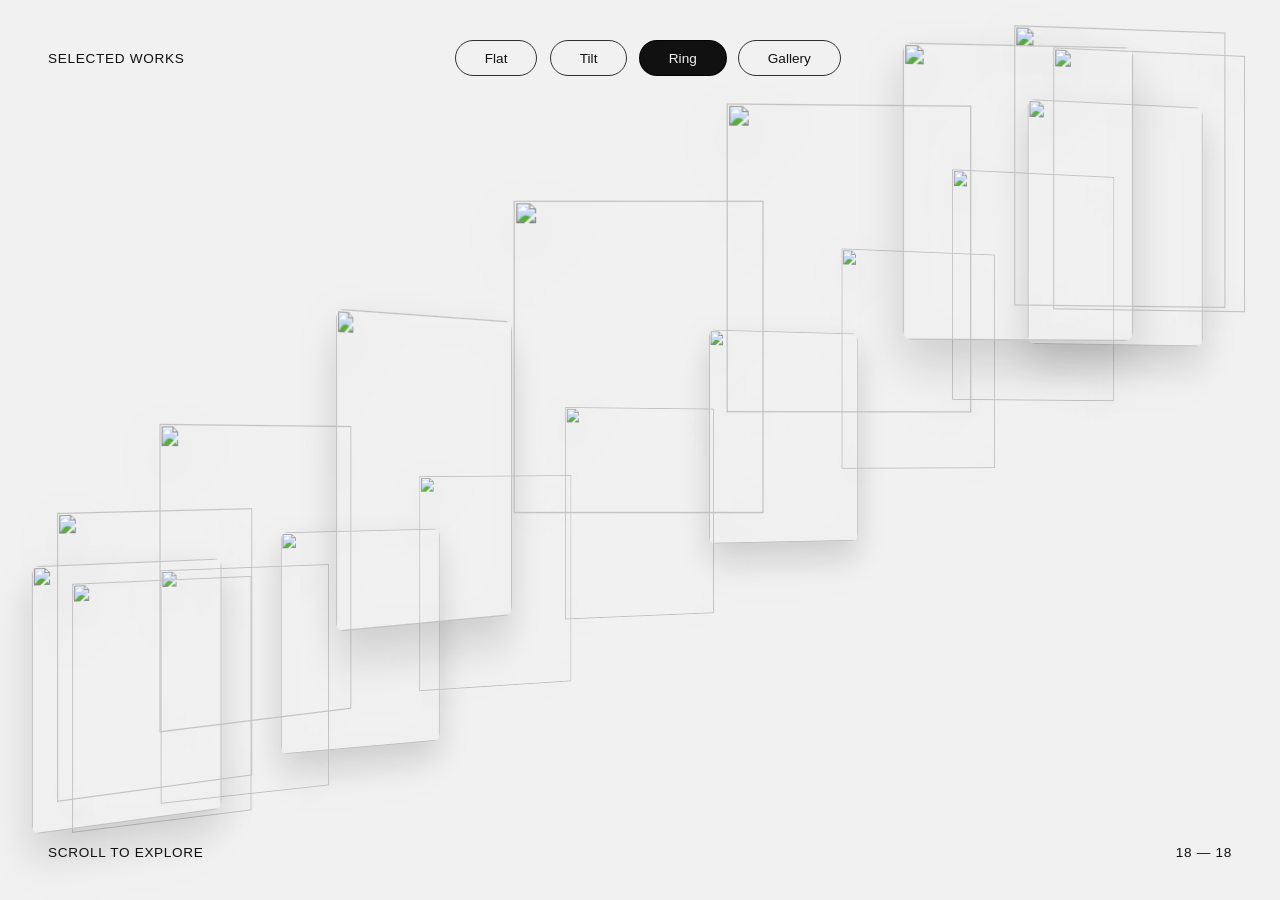
==== ADVERTISING CREATIVES DESIGN/ADVERTISING.html @ 71415a68 "Added new project files" ====
<!DOCTYPE html>
<html lang="en">

<head>
    <meta charset="UTF-8">
    <meta name="viewport" content="width=device-width, initial-scale=1.0">
    <title>3D Interactive Layout Switcher</title>
    <link rel="stylesheet" href="style.css">
</head>

<body>

    <main class="app-container">
        <!-- UI Overlay -->
        <header class="header">
            <div class="brand">SELECTED WORKS</div>
            <nav class="nav-controls">
                <button class="nav-btn" data-mode="flat">Flat</button>
                <button class="nav-btn" data-mode="tilt">Tilt</button>
                <button class="nav-btn active" data-mode="ring">Ring</button>
                <button class="nav-btn" data-mode="gallery">Gallery</button>
            </nav>
            <div class="header-spacer"></div>
        </header>

        <!-- 3D Stage -->
        <section class="stage">
            <div class="scene" id="scene">
                <!-- Cards injected via JS -->
            </div>
        </section>

        <!-- Footer -->
        <footer class="footer">
            <div class="footer-left">SCROLL TO EXPLORE</div>
            <div class="footer-right" id="counter">01 — 18</div>
        </footer>
    </main>

    <!-- GSAP for state transitions -->
    <script src="https://cdnjs.cloudflare.com/ajax/libs/gsap/3.12.5/gsap.min.js"></script>
    <script src="script.js"></script>
</body>

</html>
---- ADVERTISING CREATIVES DESIGN/style.css ----
/* =========================================
   Base & Reset
   ========================================= */
:root {
    --bg-color: #f1f1f1;
    --text-color: #111111;
    --btn-border: rgba(0, 0, 0, 0.8);
    --btn-bg-hover: #111111;
    --btn-text-hover: #ffffff;
    --font-primary: 'Inter', -apple-system, BlinkMacSystemFont, "Segoe UI", Roboto, Helvetica, Arial, sans-serif;
}

* {
    box-sizing: border-box;
    margin: 0;
    padding: 0;
}

body {
    background-color: var(--bg-color);
    color: var(--text-color);
    font-family: var(--font-primary);
    overflow: hidden; /* Prevent native scroll */
    -webkit-font-smoothing: antialiased;
    -moz-osx-font-smoothing: grayscale;
    user-select: none;
}

.app-container {
    position: relative;
    width: 100vw;
    height: 100vh;
    height: 100svh;
    display: flex;
    flex-direction: column;
    justify-content: space-between;
}

/* =========================================
   Typography & UI Overlay
   ========================================= */
.header, .footer {
    position: absolute;
    width: 100%;
    padding: 2.5rem 3rem;
    display: flex;
    justify-content: space-between;
    align-items: center;
    z-index: 100;
    pointer-events: none; /* Let clicks pass through empty areas */
}

.header {
    top: 0;
}

.footer {
    bottom: 0;
}

.brand, .footer-left, .footer-right {
    font-size: 0.85rem;
    font-weight: 500;
    letter-spacing: 0.05em;
    text-transform: uppercase;
}

.header-spacer {
    width: 120px; /* Balance the flex layout visually */
}

/* =========================================
   Navigation Buttons
   ========================================= */
.nav-controls {
    display: flex;
    gap: 0.75rem;
    pointer-events: auto;
    background: transparent;
}

.nav-btn {
    appearance: none;
    background: transparent;
    border: 1px solid var(--btn-border);
    color: var(--text-color);
    border-radius: 50px;
    padding: 0.6rem 1.8rem;
    font-size: 0.85rem;
    font-weight: 500;
    font-family: inherit;
    cursor: pointer;
    transition: all 0.3s cubic-bezier(0.25, 1, 0.5, 1);
    will-change: background-color, color, transform;
}

.nav-btn:hover {
    transform: scale(1.05);
}

.nav-btn.active {
    background-color: var(--text-color);
    color: var(--bg-color);
}

/* =========================================
   3D Stage & Scene
   ========================================= */
.stage {
    position: absolute;
    top: 0;
    left: 0;
    width: 100vw;
    height: 100vh;
    display: flex;
    align-items: center;
    justify-content: center;
    perspective: 2000px; /* Depth of the 3D space */
    overflow: hidden;
}

.scene {
    position: relative;
    width: 0;
    height: 0;
    transform-style: preserve-3d;
    /* Rotation applied via JS to shift perspective slightly if needed */
}

/* =========================================
   Card Components
   ========================================= */
.card-wrapper {
    position: absolute;
    /* Center the wrapper exactly at 0,0 of the scene */
    left: 0;
    top: 0;
    transform-style: preserve-3d;
    will-change: transform;
}

.card-inner {
    /* The visible card, offset so its center is at 0,0 */
    position: absolute;
    left: -100px;
    top: -125px;
    width: 200px;
    height: 250px;
    background: transparent;
    display: flex;
    align-items: center;
    justify-content: center;
    cursor: pointer;
    transition: transform 0.4s cubic-bezier(0.19, 1, 0.22, 1);
    transform-origin: center center;
    pointer-events: auto;
    
    /* Simulate the mix of products and photos from reference */
    background-color: rgba(255,255,255,0.02);
}

/* Hover Micro-interaction */
.card-inner:hover {
    transform: scale(1.15) translateZ(50px);
    z-index: 1000;
}

.card-img {
    width: 100%;
    height: 100%;
    object-fit: cover; /* Best for product mockups */
    pointer-events: none;
    filter: drop-shadow(0 15px 25px rgba(0,0,0,0.1));
}

/* Variations to mimic the reference's diverse content types */
.card-wrapper:nth-child(3n) .card-img {
    object-fit: cover;
    border-radius: 8px;
    box-shadow: 0 20px 40px rgba(0,0,0,0.15);
}

/* =========================================
   Image Lightbox (Zoom Effect)
   ========================================= */
.lightbox {
    position: fixed;
    top: 0;
    left: 0;
    width: 100vw;
    height: 100vh;
    background: rgba(0, 0, 0, 0.85); /* Dark transparent background */
    backdrop-filter: blur(10px);     /* Glassmorphism blur */
    z-index: 9999;
    display: flex;
    align-items: center;
    justify-content: center;
    visibility: hidden;
    opacity: 0;
    cursor: zoom-out;
}

.lightbox-img {
    max-width: 85%;
    max-height: 85%;
    object-fit: contain;
    filter: drop-shadow(0 25px 50px rgba(0,0,0,0.5));
}

.lightbox-close {
    position: absolute;
    top: 40px;
    right: 50px;
    color: white;
    font-size: 0.85rem;
    font-weight: 500;
    letter-spacing: 0.1em;
    text-transform: uppercase;
    cursor: pointer;
}

/* =========================================
   Responsive Adjustments
   ========================================= */
@media (max-width: 1024px) {
    .header, .footer { padding: 2rem; }
    .card-inner { width: 160px; height: 200px; left: -80px; top: -100px; } /* 4:5 ratio */
    .header-spacer { display: none; }
}

@media (max-width: 768px) {
    .header { flex-direction: column; gap: 1.5rem; align-items: flex-start; }
    .nav-controls { align-self: center; }
    .brand { align-self: center; }
    .footer { flex-direction: column; gap: 1rem; }
    .card-inner { width: 120px; height: 150px; left: -60px; top: -75px; } /* 4:5 ratio */
}
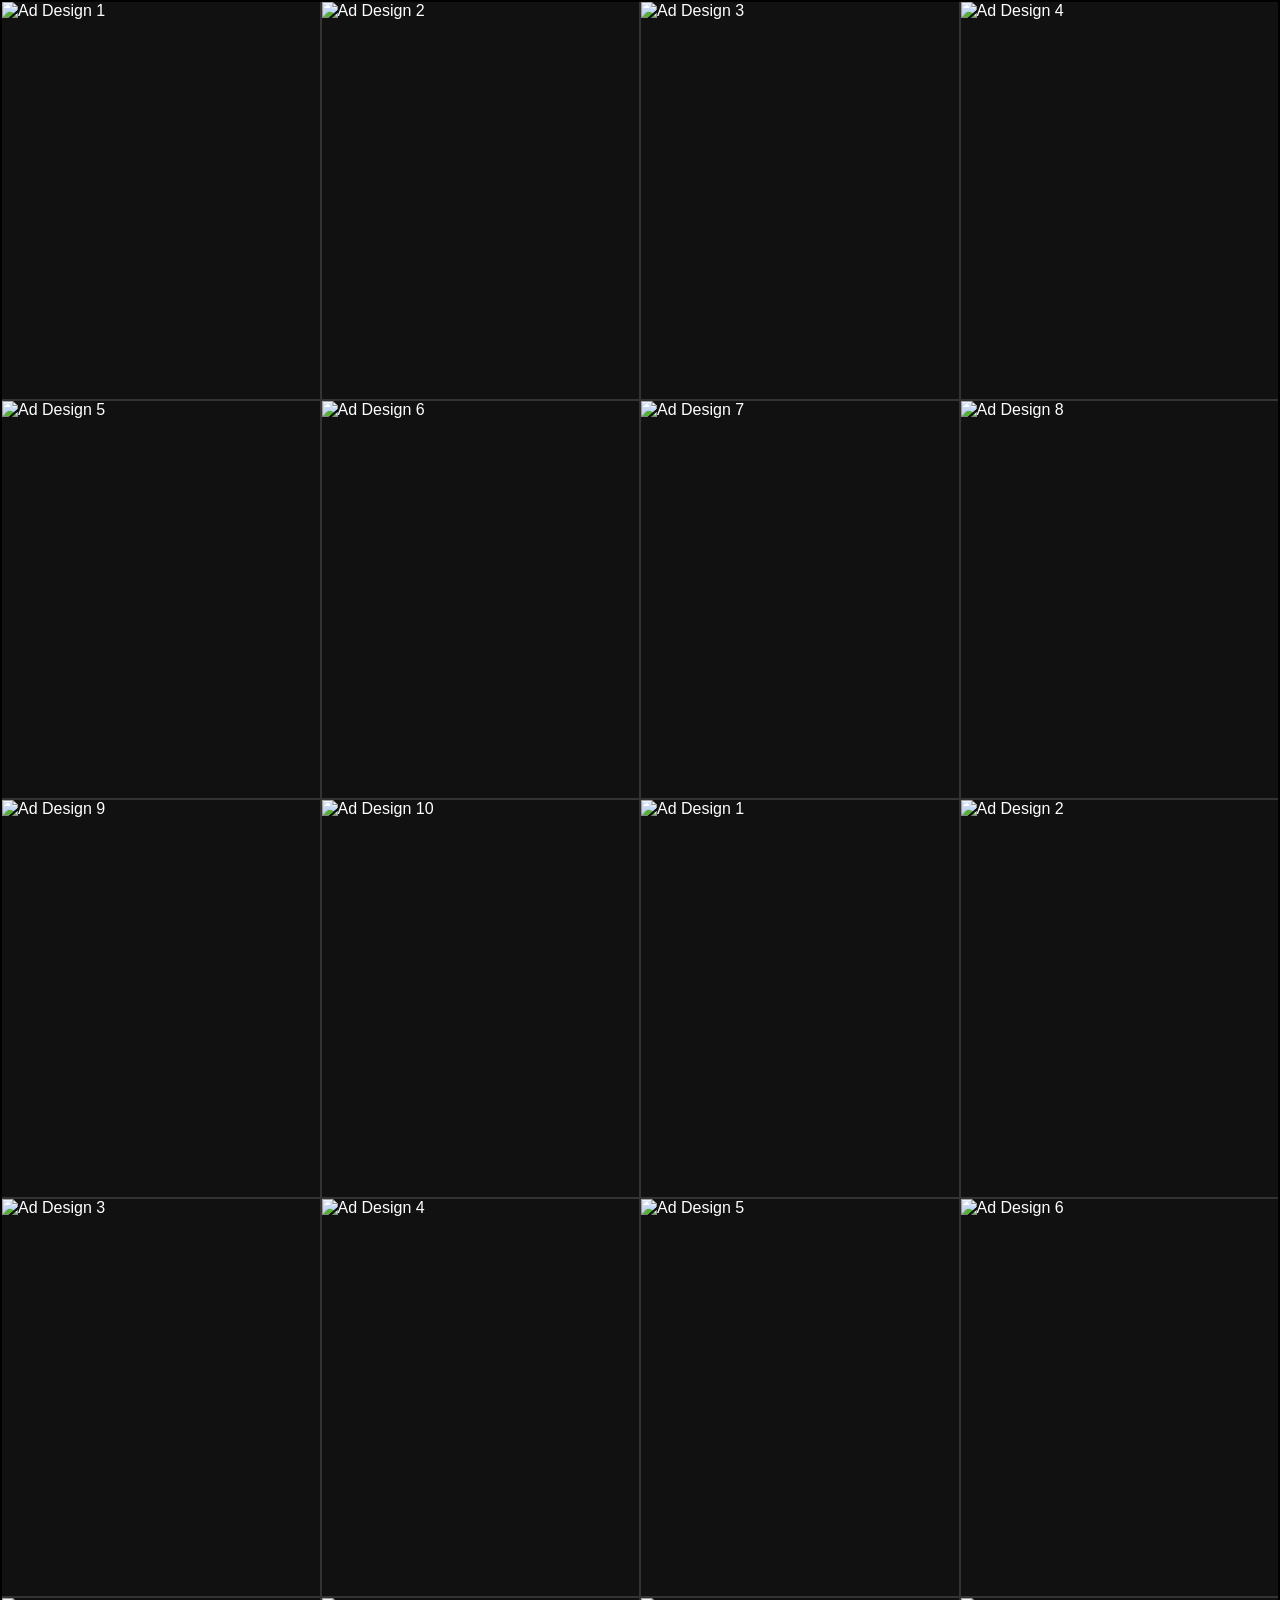
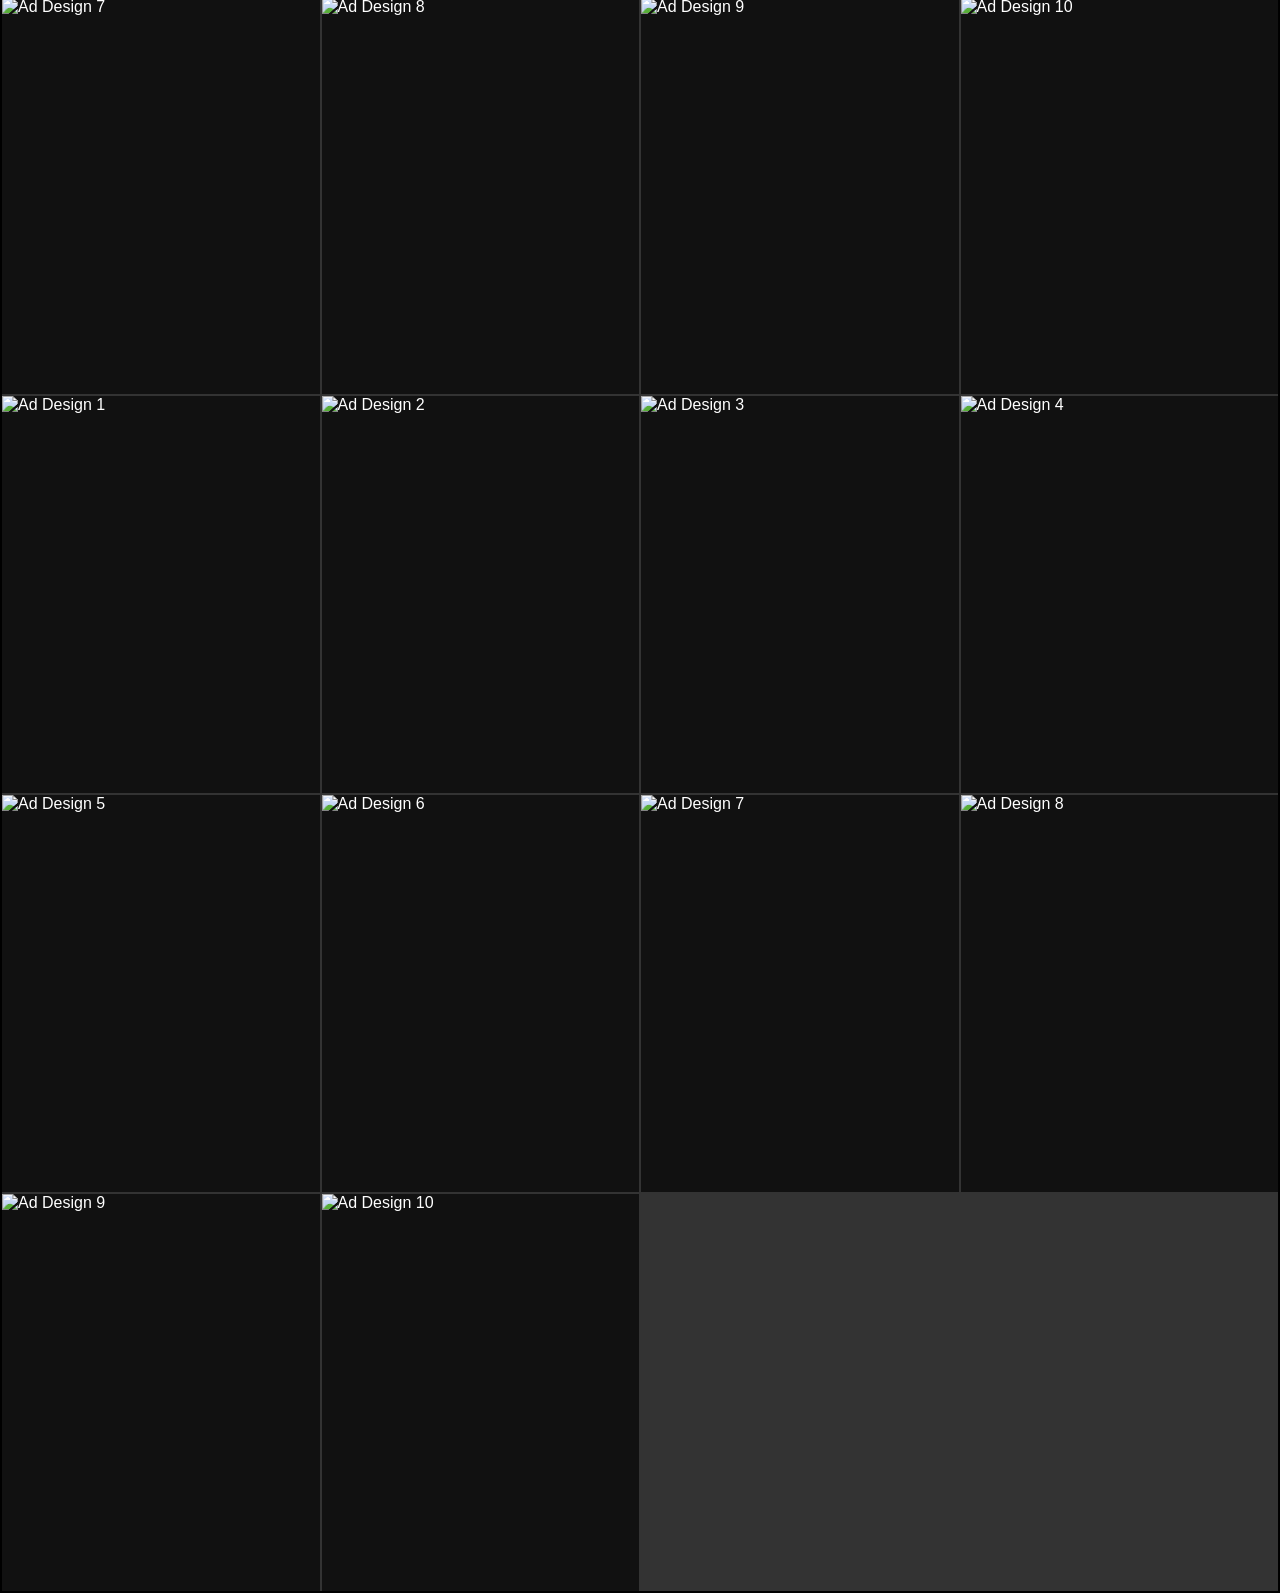
==== commit ed7650ac: "draken" ====
--- a/ADVERTISING CREATIVES DESIGN/ADVERTISING.html
+++ b/ADVERTISING CREATIVES DESIGN/ADVERTISING.html
@@ -3,42 +3,18 @@
 
 <head>
     <meta charset="UTF-8">
-    <meta name="viewport" content="width=device-width, initial-scale=1.0">
-    <title>3D Interactive Layout Switcher</title>
+    <meta name="viewport" content="width=device-width, initial-scale=1.0, maximum-scale=1.0, user-scalable=no">
+    <title>Advertising Creatives | Grid Gallery</title>
     <link rel="stylesheet" href="style.css">
 </head>
 
 <body>
 
-    <main class="app-container">
-        <!-- UI Overlay -->
-        <header class="header">
-            <div class="brand">SELECTED WORKS</div>
-            <nav class="nav-controls">
-                <button class="nav-btn" data-mode="flat">Flat</button>
-                <button class="nav-btn" data-mode="tilt">Tilt</button>
-                <button class="nav-btn active" data-mode="ring">Ring</button>
-                <button class="nav-btn" data-mode="gallery">Gallery</button>
-            </nav>
-            <div class="header-spacer"></div>
-        </header>
-
-        <!-- 3D Stage -->
-        <section class="stage">
-            <div class="scene" id="scene">
-                <!-- Cards injected via JS -->
-            </div>
-        </section>
-
-        <!-- Footer -->
-        <footer class="footer">
-            <div class="footer-left">SCROLL TO EXPLORE</div>
-            <div class="footer-right" id="counter">01 — 18</div>
-        </footer>
+    <!-- Main Grid Container -->
+    <main class="static-gallery" id="advertising-grid">
+        <!-- JS se images yahan automatically aayengi -->
     </main>
 
-    <!-- GSAP for state transitions -->
-    <script src="https://cdnjs.cloudflare.com/ajax/libs/gsap/3.12.5/gsap.min.js"></script>
     <script src="script.js"></script>
 </body>
 
--- a/ADVERTISING CREATIVES DESIGN/style.css
+++ b/ADVERTISING CREATIVES DESIGN/style.css
@@ -1,237 +1,61 @@
-/* =========================================
-   Base & Reset
-   ========================================= */
-:root {
-    --bg-color: #f1f1f1;
-    --text-color: #111111;
-    --btn-border: rgba(0, 0, 0, 0.8);
-    --btn-bg-hover: #111111;
-    --btn-text-hover: #ffffff;
-    --font-primary: 'Inter', -apple-system, BlinkMacSystemFont, "Segoe UI", Roboto, Helvetica, Arial, sans-serif;
-}
-
+/* Reset */
 * {
-    box-sizing: border-box;
     margin: 0;
     padding: 0;
+    box-sizing: border-box;
 }
 
 body {
-    background-color: var(--bg-color);
-    color: var(--text-color);
-    font-family: var(--font-primary);
-    overflow: hidden; /* Prevent native scroll */
-    -webkit-font-smoothing: antialiased;
-    -moz-osx-font-smoothing: grayscale;
-    user-select: none;
+    background-color: #000000; /* Dark background */
+    color: #ffffff;
+    font-family: 'Helvetica Neue', Helvetica, Arial, sans-serif;
+    overflow-x: hidden; 
+    overflow-y: auto; /* Normal Scrolling allowed */
+    padding: 2px; /* Outer border */
 }
 
-.app-container {
+/* 5-Column Grid Layout */
+.static-gallery {
+    display: grid;
+    grid-template-columns: repeat(5, 1fr); /* 🚀 5 COLUMNS */
+    gap: 2px; /* Images ke beech 2px patli line */
+    background-color: #333333; /* Line ka color */
+    width: 100%;
+}
+
+/* Individual Image Container */
+.gallery-item {
     position: relative;
-    width: 100vw;
-    height: 100vh;
-    height: 100svh;
-    display: flex;
-    flex-direction: column;
-    justify-content: space-between;
+    width: 100%;
+    aspect-ratio: 4 / 5; /* 🚀 EXACT 4:5 ASPECT RATIO */
+    background-color: #111;
+    overflow: hidden;
+}
+
+.gallery-item img {
+    width: 100%;
+    height: 100%;
+    object-fit: cover;
+    display: block;
 }
 
 /* =========================================
-   Typography & UI Overlay
+   RESPONSIVE (Laptops, Tablets & Mobiles)
    ========================================= */
-.header, .footer {
-    position: absolute;
-    width: 100%;
-    padding: 2.5rem 3rem;
-    display: flex;
-    justify-content: space-between;
-    align-items: center;
-    z-index: 100;
-    pointer-events: none; /* Let clicks pass through empty areas */
+@media (max-width: 1400px) {
+    .static-gallery {
+        grid-template-columns: repeat(4, 1fr); /* Choti screen par 4 col */
+    }
 }
 
-.header {
-    top: 0;
-}
-
-.footer {
-    bottom: 0;
-}
-
-.brand, .footer-left, .footer-right {
-    font-size: 0.85rem;
-    font-weight: 500;
-    letter-spacing: 0.05em;
-    text-transform: uppercase;
-}
-
-.header-spacer {
-    width: 120px; /* Balance the flex layout visually */
-}
-
-/* =========================================
-   Navigation Buttons
-   ========================================= */
-.nav-controls {
-    display: flex;
-    gap: 0.75rem;
-    pointer-events: auto;
-    background: transparent;
-}
-
-.nav-btn {
-    appearance: none;
-    background: transparent;
-    border: 1px solid var(--btn-border);
-    color: var(--text-color);
-    border-radius: 50px;
-    padding: 0.6rem 1.8rem;
-    font-size: 0.85rem;
-    font-weight: 500;
-    font-family: inherit;
-    cursor: pointer;
-    transition: all 0.3s cubic-bezier(0.25, 1, 0.5, 1);
-    will-change: background-color, color, transform;
-}
-
-.nav-btn:hover {
-    transform: scale(1.05);
-}
-
-.nav-btn.active {
-    background-color: var(--text-color);
-    color: var(--bg-color);
-}
-
-/* =========================================
-   3D Stage & Scene
-   ========================================= */
-.stage {
-    position: absolute;
-    top: 0;
-    left: 0;
-    width: 100vw;
-    height: 100vh;
-    display: flex;
-    align-items: center;
-    justify-content: center;
-    perspective: 2000px; /* Depth of the 3D space */
-    overflow: hidden;
-}
-
-.scene {
-    position: relative;
-    width: 0;
-    height: 0;
-    transform-style: preserve-3d;
-    /* Rotation applied via JS to shift perspective slightly if needed */
-}
-
-/* =========================================
-   Card Components
-   ========================================= */
-.card-wrapper {
-    position: absolute;
-    /* Center the wrapper exactly at 0,0 of the scene */
-    left: 0;
-    top: 0;
-    transform-style: preserve-3d;
-    will-change: transform;
-}
-
-.card-inner {
-    /* The visible card, offset so its center is at 0,0 */
-    position: absolute;
-    left: -100px;
-    top: -125px;
-    width: 200px;
-    height: 250px;
-    background: transparent;
-    display: flex;
-    align-items: center;
-    justify-content: center;
-    cursor: pointer;
-    transition: transform 0.4s cubic-bezier(0.19, 1, 0.22, 1);
-    transform-origin: center center;
-    pointer-events: auto;
-    
-    /* Simulate the mix of products and photos from reference */
-    background-color: rgba(255,255,255,0.02);
-}
-
-/* Hover Micro-interaction */
-.card-inner:hover {
-    transform: scale(1.15) translateZ(50px);
-    z-index: 1000;
-}
-
-.card-img {
-    width: 100%;
-    height: 100%;
-    object-fit: cover; /* Best for product mockups */
-    pointer-events: none;
-    filter: drop-shadow(0 15px 25px rgba(0,0,0,0.1));
-}
-
-/* Variations to mimic the reference's diverse content types */
-.card-wrapper:nth-child(3n) .card-img {
-    object-fit: cover;
-    border-radius: 8px;
-    box-shadow: 0 20px 40px rgba(0,0,0,0.15);
-}
-
-/* =========================================
-   Image Lightbox (Zoom Effect)
-   ========================================= */
-.lightbox {
-    position: fixed;
-    top: 0;
-    left: 0;
-    width: 100vw;
-    height: 100vh;
-    background: rgba(0, 0, 0, 0.85); /* Dark transparent background */
-    backdrop-filter: blur(10px);     /* Glassmorphism blur */
-    z-index: 9999;
-    display: flex;
-    align-items: center;
-    justify-content: center;
-    visibility: hidden;
-    opacity: 0;
-    cursor: zoom-out;
-}
-
-.lightbox-img {
-    max-width: 85%;
-    max-height: 85%;
-    object-fit: contain;
-    filter: drop-shadow(0 25px 50px rgba(0,0,0,0.5));
-}
-
-.lightbox-close {
-    position: absolute;
-    top: 40px;
-    right: 50px;
-    color: white;
-    font-size: 0.85rem;
-    font-weight: 500;
-    letter-spacing: 0.1em;
-    text-transform: uppercase;
-    cursor: pointer;
-}
-
-/* =========================================
-   Responsive Adjustments
-   ========================================= */
 @media (max-width: 1024px) {
-    .header, .footer { padding: 2rem; }
-    .card-inner { width: 160px; height: 200px; left: -80px; top: -100px; } /* 4:5 ratio */
-    .header-spacer { display: none; }
+    .static-gallery {
+        grid-template-columns: repeat(3, 1fr); /* Tablet par 3 col */
+    }
 }
 
 @media (max-width: 768px) {
-    .header { flex-direction: column; gap: 1.5rem; align-items: flex-start; }
-    .nav-controls { align-self: center; }
-    .brand { align-self: center; }
-    .footer { flex-direction: column; gap: 1rem; }
-    .card-inner { width: 120px; height: 150px; left: -60px; top: -75px; } /* 4:5 ratio */
+    .static-gallery {
+        grid-template-columns: repeat(2, 1fr); /* Mobile par 2 col */
+    }
 }
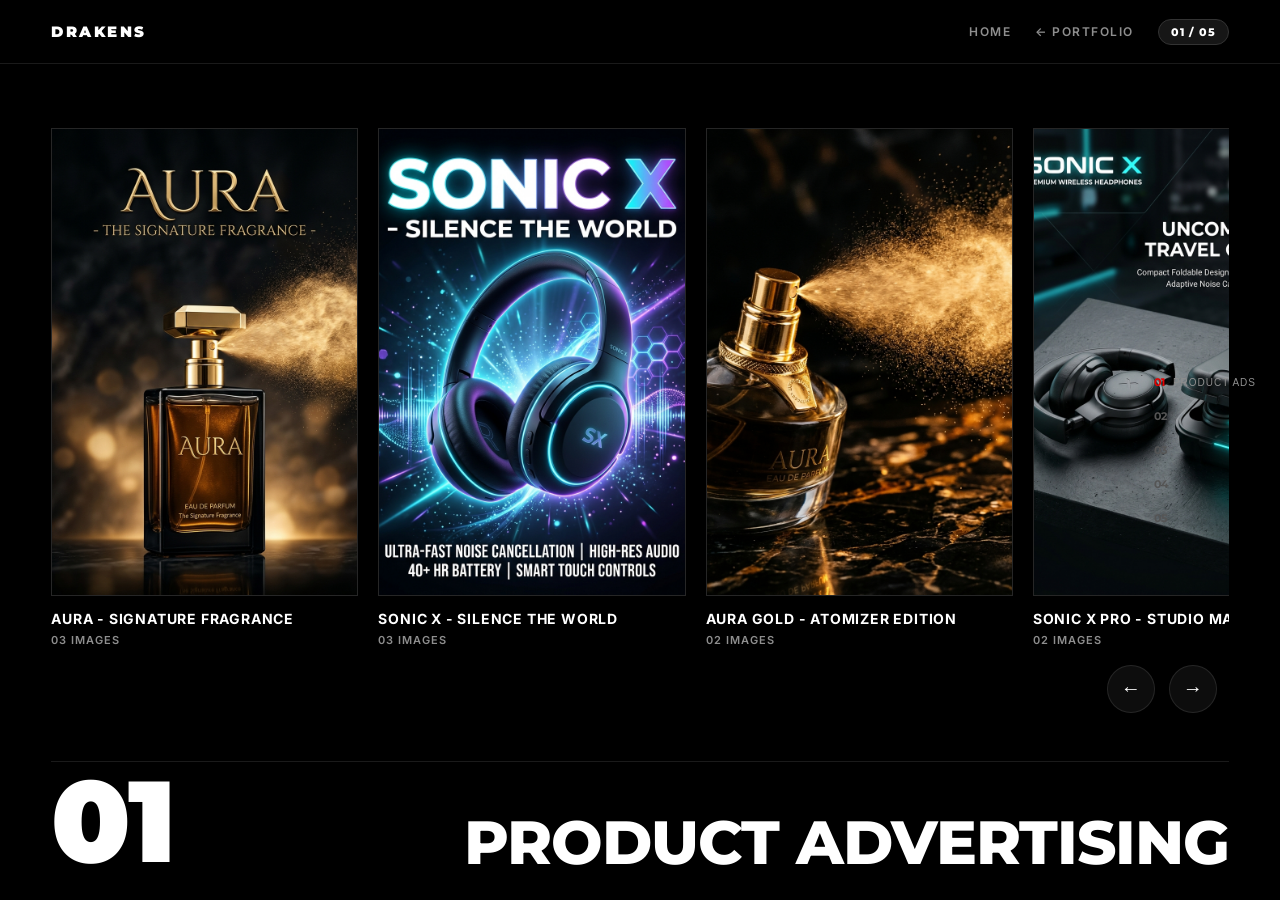
==== commit c8f21c83: "draken" ====
--- a/ADVERTISING CREATIVES DESIGN/ADVERTISING.html
+++ b/ADVERTISING CREATIVES DESIGN/ADVERTISING.html
@@ -3,18 +3,224 @@
 
 <head>
     <meta charset="UTF-8">
-    <meta name="viewport" content="width=device-width, initial-scale=1.0, maximum-scale=1.0, user-scalable=no">
-    <title>Advertising Creatives | Grid Gallery</title>
+    <meta name="viewport" content="width=device-width, initial-scale=1.0">
+    <title>Advertising Creatives | Drakens Portfolio</title>
+    <!-- Fonts -->
+    <link rel="preconnect" href="https://fonts.googleapis.com">
+    <link rel="preconnect" href="https://fonts.gstatic.com" crossorigin>
+    <link href="https://fonts.googleapis.com/css2?family=Inter:wght@400;500;600;700;800;900&family=Montserrat:wght@700;800;900&display=swap" rel="stylesheet">
     <link rel="stylesheet" href="style.css">
 </head>
 
 <body>
 
-    <!-- Main Grid Container -->
-    <main class="static-gallery" id="advertising-grid">
-        <!-- JS se images yahan automatically aayengi -->
+    <!-- Minimal Top Header (Matching Reference Design) -->
+    <header class="editorial-header" id="editorial-header">
+        <a href="../index.html#packaging" class="editorial-brand">DRAKENS</a>
+        
+        <nav class="editorial-nav" aria-label="Main Navigation">
+            <a href="../index.html" class="editorial-nav-link">HOME</a>
+            <a href="../index.html#packaging" class="editorial-nav-link">&larr; PORTFOLIO</a>
+            <div class="editorial-nav-indicator" id="nav-section-indicator">01 / 05</div>
+        </nav>
+    </header>
+
+    <!-- Side Section Progress Dots (Click to jump to any section) -->
+    <aside class="side-progress-nav" id="side-progress-nav" aria-label="Section Selector">
+        <button class="progress-dot active" data-index="0" title="01 Product Advertising">
+            <span class="dot-num">01</span>
+            <span class="dot-label">Product Ads</span>
+        </button>
+        <button class="progress-dot" data-index="1" title="02 Promotional & Offer Ads">
+            <span class="dot-num">02</span>
+            <span class="dot-label">Promo Ads</span>
+        </button>
+        <button class="progress-dot" data-index="2" title="03 Service & Business Ads">
+            <span class="dot-num">03</span>
+            <span class="dot-label">Service Ads</span>
+        </button>
+        <button class="progress-dot" data-index="3" title="04 Performance Marketing">
+            <span class="dot-num">04</span>
+            <span class="dot-label">Performance</span>
+        </button>
+        <button class="progress-dot" data-index="4" title="05 Ad Formats & Campaigns">
+            <span class="dot-num">05</span>
+            <span class="dot-label">Campaigns</span>
+        </button>
+    </aside>
+
+    <!-- Fullscreen Section-by-Section Scroll Container -->
+    <main class="snap-container" id="snap-container">
+
+        <!-- ==========================================
+             SECTION 01: PRODUCT ADVERTISING
+             ========================================== -->
+        <section class="snap-section" id="section-01" data-index="0">
+            <div class="section-content-wrap">
+                <!-- Horizontal Cards Row -->
+                <div class="carousel-container">
+                    <div class="cards-track" id="track-01">
+                        <!-- Populated dynamically by script.js -->
+                    </div>
+                    <!-- Circular Navigation Arrows (Matching Reference Screenshot) -->
+                    <div class="carousel-arrow-controls">
+                        <button class="circle-nav-arrow track-prev" data-target="track-01" aria-label="Previous card">&larr;</button>
+                        <button class="circle-nav-arrow track-next" data-target="track-01" aria-label="Next card">&rarr;</button>
+                    </div>
+                </div>
+
+                <!-- Big Section Title at Bottom (Number on Left, Title on Right) -->
+                <div class="section-big-footer">
+                    <div class="big-num">01</div>
+                    <div class="big-title">PRODUCT ADVERTISING</div>
+                </div>
+            </div>
+        </section>
+
+        <!-- ==========================================
+             SECTION 02: PROMOTIONAL & OFFER ADS
+             ========================================== -->
+        <section class="snap-section" id="section-02" data-index="1">
+            <div class="section-content-wrap">
+                <!-- Horizontal Cards Row -->
+                <div class="carousel-container">
+                    <div class="cards-track" id="track-02">
+                        <!-- Populated dynamically by script.js -->
+                    </div>
+                    <!-- Circular Navigation Arrows -->
+                    <div class="carousel-arrow-controls">
+                        <button class="circle-nav-arrow track-prev" data-target="track-02" aria-label="Previous card">&larr;</button>
+                        <button class="circle-nav-arrow track-next" data-target="track-02" aria-label="Next card">&rarr;</button>
+                    </div>
+                </div>
+
+                <!-- Big Section Title at Bottom (Number on Left, Title on Right) -->
+                <div class="section-big-footer">
+                    <div class="big-num">02</div>
+                    <div class="big-title">PROMOTIONAL &amp; OFFER ADS</div>
+                </div>
+            </div>
+        </section>
+
+        <!-- ==========================================
+             SECTION 03: SERVICE & BUSINESS ADS
+             ========================================== -->
+        <section class="snap-section" id="section-03" data-index="2">
+            <div class="section-content-wrap">
+                <!-- Horizontal Cards Row -->
+                <div class="carousel-container">
+                    <div class="cards-track" id="track-03">
+                        <!-- Populated dynamically by script.js -->
+                    </div>
+                    <!-- Circular Navigation Arrows -->
+                    <div class="carousel-arrow-controls">
+                        <button class="circle-nav-arrow track-prev" data-target="track-03" aria-label="Previous card">&larr;</button>
+                        <button class="circle-nav-arrow track-next" data-target="track-03" aria-label="Next card">&rarr;</button>
+                    </div>
+                </div>
+
+                <!-- Big Section Title at Bottom (Number on Left, Title on Right) -->
+                <div class="section-big-footer">
+                    <div class="big-num">03</div>
+                    <div class="big-title">SERVICE &amp; BUSINESS ADS</div>
+                </div>
+            </div>
+        </section>
+
+        <!-- ==========================================
+             SECTION 04: PERFORMANCE MARKETING
+             ========================================== -->
+        <section class="snap-section" id="section-04" data-index="3">
+            <div class="section-content-wrap">
+                <!-- Horizontal Cards Row -->
+                <div class="carousel-container">
+                    <div class="cards-track" id="track-04">
+                        <!-- Populated dynamically by script.js -->
+                    </div>
+                    <!-- Circular Navigation Arrows -->
+                    <div class="carousel-arrow-controls">
+                        <button class="circle-nav-arrow track-prev" data-target="track-04" aria-label="Previous card">&larr;</button>
+                        <button class="circle-nav-arrow track-next" data-target="track-04" aria-label="Next card">&rarr;</button>
+                    </div>
+                </div>
+
+                <!-- Big Section Title at Bottom (Number on Left, Title on Right) -->
+                <div class="section-big-footer">
+                    <div class="big-num">04</div>
+                    <div class="big-title">PERFORMANCE MARKETING</div>
+                </div>
+            </div>
+        </section>
+
+        <!-- ==========================================
+             SECTION 05: AD FORMATS & CAMPAIGNS
+             ========================================== -->
+        <section class="snap-section" id="section-05" data-index="4">
+            <div class="section-content-wrap">
+                <!-- Horizontal Cards Row -->
+                <div class="carousel-container">
+                    <div class="cards-track" id="track-05">
+                        <!-- Populated dynamically by script.js -->
+                    </div>
+                    <!-- Circular Navigation Arrows -->
+                    <div class="carousel-arrow-controls">
+                        <button class="circle-nav-arrow track-prev" data-target="track-05" aria-label="Previous card">&larr;</button>
+                        <button class="circle-nav-arrow track-next" data-target="track-05" aria-label="Next card">&rarr;</button>
+                    </div>
+                </div>
+
+                <!-- Big Section Title at Bottom (Number on Left, Title on Right) -->
+                <div class="section-big-footer">
+                    <div class="big-num">05</div>
+                    <div class="big-title-group">
+                        <div class="big-title">AD FORMATS &amp; CAMPAIGNS</div>
+                    </div>
+                </div>
+            </div>
+        </section>
+
     </main>
 
+    <!-- Multi-Image Modal Carousel (Clean, Zero Profile Header) -->
+    <div class="ig-modal" id="ig-modal" aria-hidden="true" role="dialog">
+        <div class="ig-modal-backdrop" id="ig-modal-backdrop"></div>
+        <div class="ig-modal-box">
+            
+            <!-- Modal Header: Only Slide Counter & Close Button -->
+            <div class="ig-modal-header">
+                <div class="ig-counter-badge" id="modal-counter">1 / 3</div>
+                <button class="ig-close-btn" id="modal-close-btn" aria-label="Close modal">&times;</button>
+            </div>
+
+            <!-- Modal Image Slider Area -->
+            <div class="ig-slider-area" id="ig-slider-area">
+                <button class="ig-nav-arrow ig-arrow-prev" id="modal-prev-btn" aria-label="Previous slide">&#8249;</button>
+
+                <div class="ig-image-stage">
+                    <img src="" alt="" id="modal-slide-img" class="ig-slide-img">
+                </div>
+
+                <button class="ig-nav-arrow ig-arrow-next" id="modal-next-btn" aria-label="Next slide">&#8250;</button>
+
+                <!-- Dots Pagination -->
+                <div class="ig-dots-container" id="modal-dots-container"></div>
+            </div>
+
+            <!-- Modal Footer / Captions & Thumbnails -->
+            <div class="ig-modal-footer">
+                <div class="ig-caption-block">
+                    <h3 class="ig-caption-title" id="modal-title">Creative Title</h3>
+                    <p class="ig-caption-desc" id="modal-caption">Slide 1 of 3</p>
+                </div>
+
+                <!-- Thumbnail Navigation Strip -->
+                <div class="ig-thumb-tray" id="modal-thumb-tray"></div>
+            </div>
+
+        </div>
+    </div>
+
+    <!-- Pure Vanilla JS -->
     <script src="script.js"></script>
 </body>
 
--- a/ADVERTISING CREATIVES DESIGN/style.css
+++ b/ADVERTISING CREATIVES DESIGN/style.css
@@ -1,61 +1,682 @@
-/* Reset */
-* {
+/* ==========================================================================
+   EDITORIAL SECTION-BY-SECTION FULLSCREEN LAYOUT
+   - Reference: Minimalist Luxury Editorial Portfolio (Francesco Gioia style)
+   - 1 Mouse Scroll = 1 Section Snap
+   - Horizontal Card Slider with Circular Navigation Arrows
+   - Strict Zero-Animation Design (Pure Vanilla CSS)
+   ========================================================================== */
+
+/* 1. Global Reset & Box Sizing */
+*,
+*::before,
+*::after {
     margin: 0;
     padding: 0;
     box-sizing: border-box;
-}
-
-body {
-    background-color: #000000; /* Dark background */
-    color: #ffffff;
-    font-family: 'Helvetica Neue', Helvetica, Arial, sans-serif;
-    overflow-x: hidden; 
-    overflow-y: auto; /* Normal Scrolling allowed */
-    padding: 2px; /* Outer border */
-}
-
-/* 5-Column Grid Layout */
-.static-gallery {
-    display: grid;
-    grid-template-columns: repeat(5, 1fr); /* 🚀 5 COLUMNS */
-    gap: 2px; /* Images ke beech 2px patli line */
-    background-color: #333333; /* Line ka color */
-    width: 100%;
-}
-
-/* Individual Image Container */
-.gallery-item {
+    animation: none !important;
+    transition: none !important;
+}
+
+:root {
+    --bg-black: #000000;
+    --bg-card: #0d0d0d;
+    --text-white: #ffffff;
+    --text-dim: #8e8e8e;
+    --text-muted: #555555;
+    --border-subtle: rgba(255, 255, 255, 0.1);
+    --border-hover: rgba(255, 255, 255, 0.4);
+    --accent: #e60000;
+    --font-heading: 'Montserrat', sans-serif;
+    --font-body: 'Inter', -apple-system, BlinkMacSystemFont, sans-serif;
+}
+
+html, body {
+    width: 100%;
+    height: 100%;
+    overflow: hidden; /* Scroll handled by #snap-container */
+    background-color: var(--bg-black);
+    color: var(--text-white);
+    font-family: var(--font-body);
+    -webkit-font-smoothing: antialiased;
+    -moz-osx-font-smoothing: grayscale;
+}
+
+/* Hide native scrollbars */
+::-webkit-scrollbar {
+    display: none;
+}
+* {
+    scrollbar-width: none;
+    -ms-overflow-style: none;
+}
+
+/* ==========================================================================
+   2. Minimal Top Header (Matching Reference Design)
+   ========================================================================== */
+.editorial-header {
+    position: fixed;
+    top: 0;
+    left: 0;
+    width: 100%;
+    height: 64px;
+    z-index: 100;
+    background-color: rgba(0, 0, 0, 0.85);
+    backdrop-filter: blur(10px);
+    border-bottom: 1px solid var(--border-subtle);
+    padding: 0 4vw;
+    display: flex;
+    align-items: center;
+    justify-content: space-between;
+}
+
+.editorial-brand {
+    font-family: var(--font-heading);
+    font-size: 15px;
+    font-weight: 900;
+    letter-spacing: 2.5px;
+    color: #ffffff;
+    text-decoration: none;
+}
+
+.editorial-nav {
+    display: flex;
+    align-items: center;
+    gap: 24px;
+}
+
+.editorial-nav-link {
+    color: var(--text-dim);
+    text-decoration: none;
+    font-size: 12px;
+    font-weight: 600;
+    letter-spacing: 1.5px;
+    text-transform: uppercase;
+}
+
+.editorial-nav-link:hover {
+    color: #ffffff;
+}
+
+.editorial-nav-indicator {
+    font-family: var(--font-heading);
+    font-size: 11px;
+    font-weight: 800;
+    color: #ffffff;
+    background-color: #161616;
+    border: 1px solid #333333;
+    padding: 5px 12px;
+    border-radius: 999px;
+    letter-spacing: 1px;
+}
+
+/* ==========================================================================
+   3. Side Section Progress Dots (Vertical Right Bar)
+   ========================================================================== */
+.side-progress-nav {
+    position: fixed;
+    right: 20px;
+    top: 50%;
+    transform: translateY(-50%);
+    z-index: 100;
+    display: flex;
+    flex-direction: column;
+    gap: 12px;
+}
+
+.progress-dot {
+    background: transparent;
+    border: none;
+    outline: none;
+    cursor: pointer;
+    display: flex;
+    align-items: center;
+    gap: 8px;
+    color: var(--text-muted);
+    padding: 4px;
+}
+
+.dot-num {
+    font-family: var(--font-heading);
+    font-size: 11px;
+    font-weight: 700;
+    color: var(--text-muted);
+}
+
+.dot-label {
+    font-size: 10px;
+    text-transform: uppercase;
+    letter-spacing: 1px;
+    color: var(--text-dim);
+    display: none; /* Shown on dot hover or active on wide screens */
+    white-space: nowrap;
+}
+
+.progress-dot:hover .dot-num,
+.progress-dot.active .dot-num {
+    color: #ffffff;
+}
+
+.progress-dot.active .dot-num {
+    color: var(--accent);
+}
+
+@media (min-width: 1280px) {
+    .progress-dot:hover .dot-label,
+    .progress-dot.active .dot-label {
+        display: inline-block;
+    }
+}
+
+/* ==========================================================================
+   4. Fullscreen Snap Scroll Container
+   ========================================================================== */
+.snap-container {
+    width: 100%;
+    height: 100vh;
+    overflow-y: scroll;
+    scroll-snap-type: y mandatory;
+    scroll-behavior: smooth;
     position: relative;
-    width: 100%;
-    aspect-ratio: 4 / 5; /* 🚀 EXACT 4:5 ASPECT RATIO */
-    background-color: #111;
+}
+
+.snap-section {
+    width: 100%;
+    height: 100vh;
+    max-height: 100vh;
+    scroll-snap-align: start;
+    scroll-snap-stop: always; /* Mandates snapping to each section one by one */
+    position: relative;
+    box-sizing: border-box;
+    padding: 80px 4vw 24px 4vw;
+    display: flex;
+    flex-direction: column;
+    justify-content: space-between;
+    background-color: var(--bg-black);
     overflow: hidden;
 }
 
-.gallery-item img {
+.section-content-wrap {
+    width: 100%;
+    height: 100%;
+    display: flex;
+    flex-direction: column;
+    justify-content: space-between;
+}
+
+/* ==========================================================================
+   5. Horizontal Cards Row (Matching Reference Screenshot)
+   ========================================================================== */
+.carousel-container {
+    width: 100%;
+    flex-grow: 1;
+    display: flex;
+    flex-direction: column;
+    justify-content: center;
+    min-height: 0;
+}
+
+.cards-track {
+    display: flex;
+    gap: 20px;
+    overflow-x: auto;
+    scroll-snap-type: x mandatory;
+    padding-bottom: 8px;
+    align-items: flex-start;
+}
+
+/* Individual Editorial Card (Big Images Matching Reference) */
+.editorial-card {
+    flex: 0 0 auto;
+    width: clamp(280px, 24vw, 440px);
+    scroll-snap-align: start;
+    cursor: pointer;
+    background: transparent;
+    display: flex;
+    flex-direction: column;
+}
+
+.editorial-img-box {
+    position: relative;
+    width: 100%;
+    height: clamp(340px, 52vh, 640px);
+    background-color: #0d0d0d;
+    overflow: hidden;
+    border: 1px solid rgba(255, 255, 255, 0.1);
+}
+
+.editorial-card:hover .editorial-img-box {
+    border-color: rgba(255, 255, 255, 0.5);
+    outline: 2px solid rgba(255, 255, 255, 0.8);
+}
+
+.editorial-img-box img {
     width: 100%;
     height: 100%;
     object-fit: cover;
     display: block;
 }
 
-/* =========================================
-   RESPONSIVE (Laptops, Tablets & Mobiles)
-   ========================================= */
-@media (max-width: 1400px) {
-    .static-gallery {
-        grid-template-columns: repeat(4, 1fr); /* Choti screen par 4 col */
-    }
-}
-
-@media (max-width: 1024px) {
-    .static-gallery {
-        grid-template-columns: repeat(3, 1fr); /* Tablet par 3 col */
-    }
-}
-
-@media (max-width: 768px) {
-    .static-gallery {
-        grid-template-columns: repeat(2, 1fr); /* Mobile par 2 col */
+/* Text Block Under Each Card (Notes on Vision / 12 Images style) */
+.editorial-card-info {
+    padding-top: 14px;
+    display: flex;
+    flex-direction: column;
+    gap: 4px;
+}
+
+.editorial-card-title {
+    font-size: 14px;
+    font-weight: 700;
+    text-transform: uppercase;
+    letter-spacing: 0.8px;
+    color: #ffffff;
+    line-height: 1.3;
+    white-space: nowrap;
+    overflow: hidden;
+    text-overflow: ellipsis;
+}
+
+.editorial-card-count {
+    font-size: 11px;
+    font-weight: 600;
+    color: var(--text-dim);
+    text-transform: uppercase;
+    letter-spacing: 1px;
+}
+
+/* Circular Navigation Arrows (Bottom-Right of Card Row) */
+.carousel-arrow-controls {
+    display: flex;
+    align-items: center;
+    justify-content: flex-end;
+    gap: 14px;
+    padding-top: 10px;
+    padding-right: 12px;
+}
+
+.circle-nav-arrow {
+    width: 48px;
+    height: 48px;
+    border-radius: 50%;
+    border: 1px solid var(--border-subtle);
+    background-color: rgba(16, 16, 16, 0.85);
+    color: #ffffff;
+    font-size: 20px;
+    display: flex;
+    align-items: center;
+    justify-content: center;
+    cursor: pointer;
+}
+
+.circle-nav-arrow:hover {
+    background-color: #ffffff;
+    color: #000000;
+    border-color: #ffffff;
+}
+
+/* ==========================================================================
+   6. Big Bold Section Typography (Number on Far Left, Text on Far Right)
+   ========================================================================== */
+.section-big-footer {
+    display: flex;
+    align-items: flex-end;
+    justify-content: space-between;
+    width: 100%;
+    padding-top: 10px;
+    padding-bottom: 6px;
+    border-top: 1px solid var(--border-subtle);
+    flex-shrink: 0;
+}
+
+.big-num {
+    font-family: var(--font-heading);
+    font-size: clamp(60px, 9vw, 130px);
+    font-weight: 900;
+    line-height: 0.85;
+    letter-spacing: -2px;
+    color: #ffffff;
+    text-align: left;
+    user-select: none;
+    flex-shrink: 0;
+}
+
+.big-title {
+    font-family: var(--font-heading);
+    font-size: clamp(28px, 4.8vw, 76px);
+    font-weight: 800;
+    line-height: 0.9;
+    letter-spacing: -1px;
+    text-transform: uppercase;
+    color: #ffffff;
+    text-align: right;
+    user-select: none;
+}
+
+.big-title-group {
+    display: flex;
+    flex-direction: column;
+    align-items: flex-end;
+    gap: 8px;
+}
+
+.section-scroll-hint {
+    font-size: 11px;
+    font-weight: 700;
+    letter-spacing: 1.5px;
+    text-transform: uppercase;
+    color: var(--text-muted);
+}
+
+.back-portfolio-pill {
+    font-family: var(--font-heading);
+    font-size: 12px;
+    font-weight: 700;
+    color: #ffffff;
+    background-color: var(--accent);
+    padding: 8px 20px;
+    border-radius: 999px;
+    text-decoration: none;
+    letter-spacing: 1px;
+    display: inline-block;
+}
+
+.back-portfolio-pill:hover {
+    background-color: #ff1a1a;
+}
+
+/* ==========================================================================
+   7. Multi-Image Modal Carousel (Clean, Zero Profile Header)
+   ========================================================================== */
+.ig-modal {
+    position: fixed;
+    top: 0;
+    left: 0;
+    width: 100vw;
+    height: 100vh;
+    z-index: 9999;
+    display: none;
+    align-items: center;
+    justify-content: center;
+    padding: 16px;
+}
+
+.ig-modal.active {
+    display: flex;
+}
+
+.ig-modal-backdrop {
+    position: absolute;
+    top: 0;
+    left: 0;
+    width: 100%;
+    height: 100%;
+    background-color: rgba(0, 0, 0, 0.94);
+}
+
+.ig-modal-box {
+    position: relative;
+    z-index: 2;
+    background-color: #121212;
+    border: 1px solid #2e2e2e;
+    border-radius: 10px;
+    max-width: 620px;
+    width: 100%;
+    max-height: 96vh;
+    display: flex;
+    flex-direction: column;
+    overflow: hidden;
+    box-shadow: 0 10px 40px rgba(0, 0, 0, 0.9);
+}
+
+.ig-modal-header {
+    display: flex;
+    align-items: center;
+    justify-content: space-between;
+    padding: 12px 18px;
+    background-color: #181818;
+    border-bottom: 1px solid #282828;
+}
+
+.ig-counter-badge {
+    font-family: var(--font-heading);
+    font-size: 12px;
+    font-weight: 800;
+    color: #ffffff;
+    background-color: #242424;
+    border: 1px solid #383838;
+    padding: 5px 12px;
+    border-radius: 999px;
+    letter-spacing: 0.5px;
+}
+
+.ig-close-btn {
+    background: #242424;
+    color: #ffffff;
+    border: 1px solid #383838;
+    border-radius: 50%;
+    width: 32px;
+    height: 32px;
+    font-size: 20px;
+    line-height: 1;
+    display: flex;
+    align-items: center;
+    justify-content: center;
+    cursor: pointer;
+}
+
+.ig-close-btn:hover {
+    background-color: var(--accent);
+    border-color: var(--accent);
+}
+
+.ig-slider-area {
+    position: relative;
+    width: 100%;
+    background-color: #000000;
+    display: flex;
+    align-items: center;
+    justify-content: center;
+    min-height: 320px;
+    max-height: 60vh;
+    overflow: hidden;
+}
+
+.ig-image-stage {
+    width: 100%;
+    height: 100%;
+    display: flex;
+    align-items: center;
+    justify-content: center;
+}
+
+.ig-slide-img {
+    max-width: 100%;
+    max-height: 58vh;
+    object-fit: contain;
+    display: block;
+    user-select: none;
+}
+
+.ig-nav-arrow {
+    position: absolute;
+    top: 50%;
+    transform: translateY(-50%);
+    width: 40px;
+    height: 40px;
+    background-color: rgba(25, 25, 25, 0.85);
+    color: #ffffff;
+    border: 1px solid rgba(255, 255, 255, 0.3);
+    border-radius: 50%;
+    font-size: 26px;
+    font-weight: 400;
+    line-height: 1;
+    display: flex;
+    align-items: center;
+    justify-content: center;
+    cursor: pointer;
+    z-index: 10;
+}
+
+.ig-nav-arrow:hover {
+    background-color: #ffffff;
+    color: #000000;
+}
+
+.ig-arrow-prev {
+    left: 14px;
+}
+
+.ig-arrow-next {
+    right: 14px;
+}
+
+.ig-nav-arrow:disabled,
+.ig-nav-arrow.hidden {
+    display: none !important;
+}
+
+.ig-dots-container {
+    position: absolute;
+    bottom: 12px;
+    left: 0;
+    right: 0;
+    display: flex;
+    align-items: center;
+    justify-content: center;
+    gap: 6px;
+    z-index: 10;
+}
+
+.ig-dot {
+    width: 8px;
+    height: 8px;
+    border-radius: 50%;
+    background-color: rgba(255, 255, 255, 0.4);
+    cursor: pointer;
+    border: none;
+    outline: none;
+}
+
+.ig-dot.active {
+    background-color: #0095f6;
+    width: 10px;
+    height: 10px;
+}
+
+.ig-modal-footer {
+    padding: 14px 18px;
+    background-color: #151515;
+    border-top: 1px solid #252525;
+    display: flex;
+    flex-direction: column;
+    gap: 10px;
+}
+
+.ig-caption-block {
+    display: flex;
+    flex-direction: column;
+    gap: 3px;
+}
+
+.ig-caption-title {
+    font-family: var(--font-heading);
+    font-size: 15px;
+    font-weight: 800;
+    color: #ffffff;
+}
+
+.ig-caption-desc {
+    font-size: 12px;
+    color: var(--text-dim);
+    line-height: 1.4;
+}
+
+.ig-thumb-tray {
+    display: flex;
+    gap: 8px;
+    overflow-x: auto;
+    padding-bottom: 2px;
+}
+
+.ig-thumb-item {
+    width: 48px;
+    height: 48px;
+    flex-shrink: 0;
+    border-radius: 4px;
+    overflow: hidden;
+    cursor: pointer;
+    border: 2px solid #282828;
+    background-color: #000000;
+}
+
+.ig-thumb-item img {
+    width: 100%;
+    height: 100%;
+    object-fit: cover;
+    display: block;
+}
+
+.ig-thumb-item.active {
+    border-color: var(--accent);
+    outline: 1px solid #ffffff;
+}
+
+/* ==========================================================================
+   8. Responsive Adjustments
+   ========================================================================== */
+@media (max-width: 900px) {
+    .editorial-card {
+        width: 250px;
+    }
+
+    .editorial-img-box {
+        height: 44vh;
+    }
+
+    .big-num {
+        font-size: 54px;
+    }
+
+    .big-title {
+        font-size: 26px;
+    }
+
+    .side-progress-nav {
+        display: none;
+    }
+}
+
+@media (max-width: 600px) {
+    .snap-section {
+        padding: 68px 16px 16px 16px;
+    }
+
+    .editorial-card {
+        width: 210px;
+    }
+
+    .editorial-img-box {
+        height: 38vh;
+    }
+
+    .section-big-footer {
+        flex-direction: column;
+        align-items: flex-start;
+        gap: 4px;
+    }
+
+    .big-num {
+        font-size: 42px;
+    }
+
+    .big-title {
+        font-size: 20px;
+        text-align: left;
+    }
+
+    .circle-nav-arrow {
+        width: 38px;
+        height: 38px;
+        font-size: 16px;
     }
 }
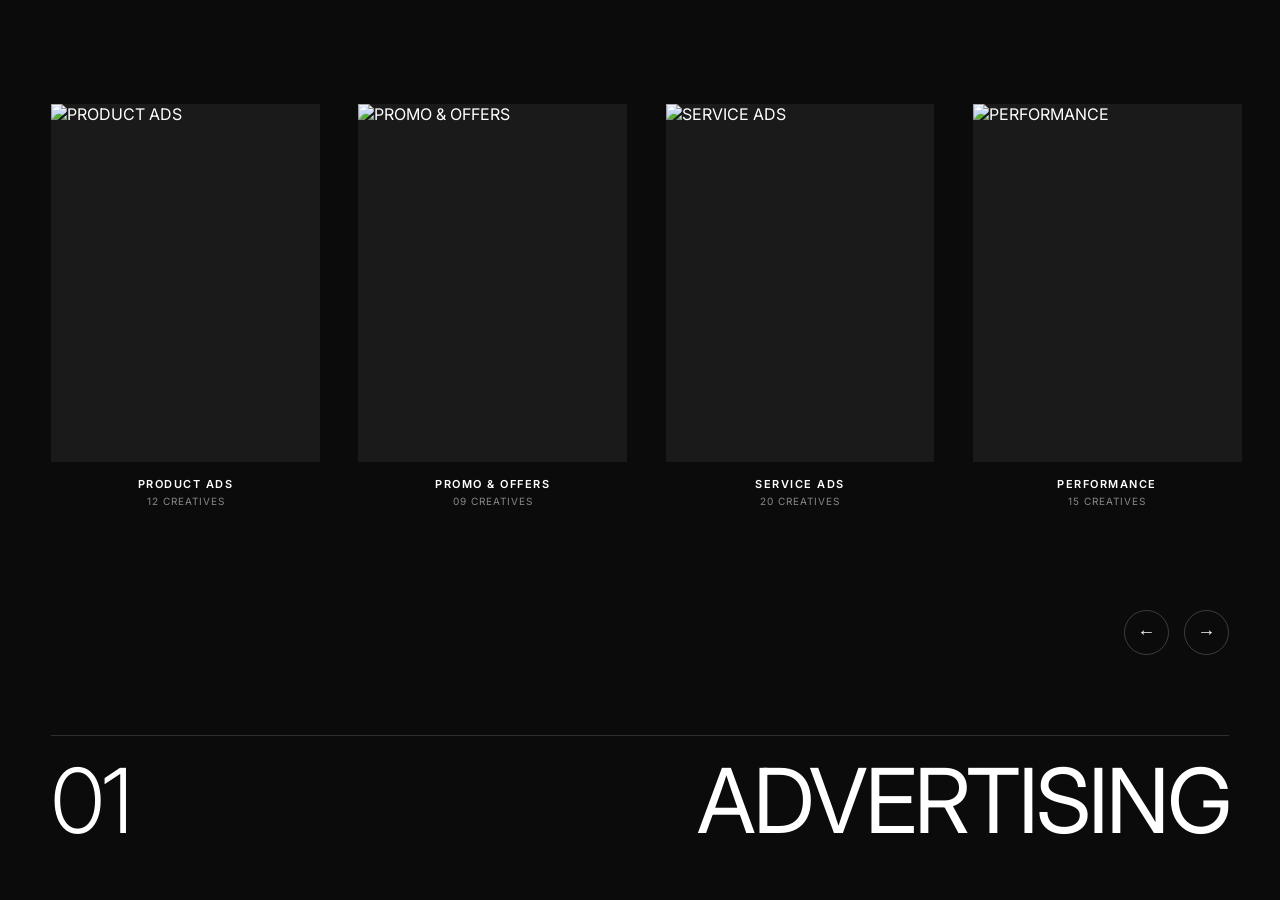
==== commit d17974c1: "draken" ====
--- a/ADVERTISING CREATIVES DESIGN/ADVERTISING.html
+++ b/ADVERTISING CREATIVES DESIGN/ADVERTISING.html
@@ -4,223 +4,55 @@
 <head>
     <meta charset="UTF-8">
     <meta name="viewport" content="width=device-width, initial-scale=1.0">
-    <title>Advertising Creatives | Drakens Portfolio</title>
+    <title>Advertising Gallery | Drakens</title>
     <!-- Fonts -->
     <link rel="preconnect" href="https://fonts.googleapis.com">
     <link rel="preconnect" href="https://fonts.gstatic.com" crossorigin>
-    <link href="https://fonts.googleapis.com/css2?family=Inter:wght@400;500;600;700;800;900&family=Montserrat:wght@700;800;900&display=swap" rel="stylesheet">
+    <link href="https://fonts.googleapis.com/css2?family=Inter:wght@300;400;500;600&display=swap" rel="stylesheet">
+    <!-- CSS -->
     <link rel="stylesheet" href="style.css">
 </head>
 
 <body>
 
-    <!-- Minimal Top Header (Matching Reference Design) -->
-    <header class="editorial-header" id="editorial-header">
-        <a href="../index.html#packaging" class="editorial-brand">DRAKENS</a>
-        
-        <nav class="editorial-nav" aria-label="Main Navigation">
-            <a href="../index.html" class="editorial-nav-link">HOME</a>
-            <a href="../index.html#packaging" class="editorial-nav-link">&larr; PORTFOLIO</a>
-            <div class="editorial-nav-indicator" id="nav-section-indicator">01 / 05</div>
-        </nav>
-    </header>
+    <!-- Main Content Layout -->
+    <main class="gallery-wrapper">
 
-    <!-- Side Section Progress Dots (Click to jump to any section) -->
-    <aside class="side-progress-nav" id="side-progress-nav" aria-label="Section Selector">
-        <button class="progress-dot active" data-index="0" title="01 Product Advertising">
-            <span class="dot-num">01</span>
-            <span class="dot-label">Product Ads</span>
-        </button>
-        <button class="progress-dot" data-index="1" title="02 Promotional & Offer Ads">
-            <span class="dot-num">02</span>
-            <span class="dot-label">Promo Ads</span>
-        </button>
-        <button class="progress-dot" data-index="2" title="03 Service & Business Ads">
-            <span class="dot-num">03</span>
-            <span class="dot-label">Service Ads</span>
-        </button>
-        <button class="progress-dot" data-index="3" title="04 Performance Marketing">
-            <span class="dot-num">04</span>
-            <span class="dot-label">Performance</span>
-        </button>
-        <button class="progress-dot" data-index="4" title="05 Ad Formats & Campaigns">
-            <span class="dot-num">05</span>
-            <span class="dot-label">Campaigns</span>
-        </button>
-    </aside>
+        <!-- Horizontal Image Grid / Carousel -->
+        <div class="carousel-container" id="carousel-track">
+            <!-- Sections will be injected here via JavaScript -->
+        </div>
 
-    <!-- Fullscreen Section-by-Section Scroll Container -->
-    <main class="snap-container" id="snap-container">
+        <!-- Arrow Controls -->
+        <div class="carousel-controls">
+            <button class="arrow-btn" id="prev-btn" aria-label="Previous">&larr;</button>
+            <button class="arrow-btn" id="next-btn" aria-label="Next">&rarr;</button>
+        </div>
 
-        <!-- ==========================================
-             SECTION 01: PRODUCT ADVERTISING
-             ========================================== -->
-        <section class="snap-section" id="section-01" data-index="0">
-            <div class="section-content-wrap">
-                <!-- Horizontal Cards Row -->
-                <div class="carousel-container">
-                    <div class="cards-track" id="track-01">
-                        <!-- Populated dynamically by script.js -->
-                    </div>
-                    <!-- Circular Navigation Arrows (Matching Reference Screenshot) -->
-                    <div class="carousel-arrow-controls">
-                        <button class="circle-nav-arrow track-prev" data-target="track-01" aria-label="Previous card">&larr;</button>
-                        <button class="circle-nav-arrow track-next" data-target="track-01" aria-label="Next card">&rarr;</button>
-                    </div>
-                </div>
-
-                <!-- Big Section Title at Bottom (Number on Left, Title on Right) -->
-                <div class="section-big-footer">
-                    <div class="big-num">01</div>
-                    <div class="big-title">PRODUCT ADVERTISING</div>
-                </div>
+        <!-- Bottom Large Text Section -->
+        <div class="bottom-footer">
+            <div class="footer-line"></div>
+            <div class="footer-content">
+                <div class="big-number">01</div>
+                <div class="big-title">ADVERTISING</div>
             </div>
-        </section>
-
-        <!-- ==========================================
-             SECTION 02: PROMOTIONAL & OFFER ADS
-             ========================================== -->
-        <section class="snap-section" id="section-02" data-index="1">
-            <div class="section-content-wrap">
-                <!-- Horizontal Cards Row -->
-                <div class="carousel-container">
-                    <div class="cards-track" id="track-02">
-                        <!-- Populated dynamically by script.js -->
-                    </div>
-                    <!-- Circular Navigation Arrows -->
-                    <div class="carousel-arrow-controls">
-                        <button class="circle-nav-arrow track-prev" data-target="track-02" aria-label="Previous card">&larr;</button>
-                        <button class="circle-nav-arrow track-next" data-target="track-02" aria-label="Next card">&rarr;</button>
-                    </div>
-                </div>
-
-                <!-- Big Section Title at Bottom (Number on Left, Title on Right) -->
-                <div class="section-big-footer">
-                    <div class="big-num">02</div>
-                    <div class="big-title">PROMOTIONAL &amp; OFFER ADS</div>
-                </div>
-            </div>
-        </section>
-
-        <!-- ==========================================
-             SECTION 03: SERVICE & BUSINESS ADS
-             ========================================== -->
-        <section class="snap-section" id="section-03" data-index="2">
-            <div class="section-content-wrap">
-                <!-- Horizontal Cards Row -->
-                <div class="carousel-container">
-                    <div class="cards-track" id="track-03">
-                        <!-- Populated dynamically by script.js -->
-                    </div>
-                    <!-- Circular Navigation Arrows -->
-                    <div class="carousel-arrow-controls">
-                        <button class="circle-nav-arrow track-prev" data-target="track-03" aria-label="Previous card">&larr;</button>
-                        <button class="circle-nav-arrow track-next" data-target="track-03" aria-label="Next card">&rarr;</button>
-                    </div>
-                </div>
-
-                <!-- Big Section Title at Bottom (Number on Left, Title on Right) -->
-                <div class="section-big-footer">
-                    <div class="big-num">03</div>
-                    <div class="big-title">SERVICE &amp; BUSINESS ADS</div>
-                </div>
-            </div>
-        </section>
-
-        <!-- ==========================================
-             SECTION 04: PERFORMANCE MARKETING
-             ========================================== -->
-        <section class="snap-section" id="section-04" data-index="3">
-            <div class="section-content-wrap">
-                <!-- Horizontal Cards Row -->
-                <div class="carousel-container">
-                    <div class="cards-track" id="track-04">
-                        <!-- Populated dynamically by script.js -->
-                    </div>
-                    <!-- Circular Navigation Arrows -->
-                    <div class="carousel-arrow-controls">
-                        <button class="circle-nav-arrow track-prev" data-target="track-04" aria-label="Previous card">&larr;</button>
-                        <button class="circle-nav-arrow track-next" data-target="track-04" aria-label="Next card">&rarr;</button>
-                    </div>
-                </div>
-
-                <!-- Big Section Title at Bottom (Number on Left, Title on Right) -->
-                <div class="section-big-footer">
-                    <div class="big-num">04</div>
-                    <div class="big-title">PERFORMANCE MARKETING</div>
-                </div>
-            </div>
-        </section>
-
-        <!-- ==========================================
-             SECTION 05: AD FORMATS & CAMPAIGNS
-             ========================================== -->
-        <section class="snap-section" id="section-05" data-index="4">
-            <div class="section-content-wrap">
-                <!-- Horizontal Cards Row -->
-                <div class="carousel-container">
-                    <div class="cards-track" id="track-05">
-                        <!-- Populated dynamically by script.js -->
-                    </div>
-                    <!-- Circular Navigation Arrows -->
-                    <div class="carousel-arrow-controls">
-                        <button class="circle-nav-arrow track-prev" data-target="track-05" aria-label="Previous card">&larr;</button>
-                        <button class="circle-nav-arrow track-next" data-target="track-05" aria-label="Next card">&rarr;</button>
-                    </div>
-                </div>
-
-                <!-- Big Section Title at Bottom (Number on Left, Title on Right) -->
-                <div class="section-big-footer">
-                    <div class="big-num">05</div>
-                    <div class="big-title-group">
-                        <div class="big-title">AD FORMATS &amp; CAMPAIGNS</div>
-                    </div>
-                </div>
-            </div>
-        </section>
+        </div>
 
     </main>
 
-    <!-- Multi-Image Modal Carousel (Clean, Zero Profile Header) -->
-    <div class="ig-modal" id="ig-modal" aria-hidden="true" role="dialog">
-        <div class="ig-modal-backdrop" id="ig-modal-backdrop"></div>
-        <div class="ig-modal-box">
-            
-            <!-- Modal Header: Only Slide Counter & Close Button -->
-            <div class="ig-modal-header">
-                <div class="ig-counter-badge" id="modal-counter">1 / 3</div>
-                <button class="ig-close-btn" id="modal-close-btn" aria-label="Close modal">&times;</button>
-            </div>
-
-            <!-- Modal Image Slider Area -->
-            <div class="ig-slider-area" id="ig-slider-area">
-                <button class="ig-nav-arrow ig-arrow-prev" id="modal-prev-btn" aria-label="Previous slide">&#8249;</button>
-
-                <div class="ig-image-stage">
-                    <img src="" alt="" id="modal-slide-img" class="ig-slide-img">
-                </div>
-
-                <button class="ig-nav-arrow ig-arrow-next" id="modal-next-btn" aria-label="Next slide">&#8250;</button>
-
-                <!-- Dots Pagination -->
-                <div class="ig-dots-container" id="modal-dots-container"></div>
-            </div>
-
-            <!-- Modal Footer / Captions & Thumbnails -->
-            <div class="ig-modal-footer">
-                <div class="ig-caption-block">
-                    <h3 class="ig-caption-title" id="modal-title">Creative Title</h3>
-                    <p class="ig-caption-desc" id="modal-caption">Slide 1 of 3</p>
-                </div>
-
-                <!-- Thumbnail Navigation Strip -->
-                <div class="ig-thumb-tray" id="modal-thumb-tray"></div>
-            </div>
-
+    <!-- HIDDEN GRID MODAL (Pops up when a section is clicked) -->
+    <div class="grid-modal" id="grid-modal">
+        <div class="modal-header">
+            <div class="modal-title" id="modal-title">CATEGORY NAME</div>
+            <button class="close-btn" id="close-modal-btn">&times;</button>
+        </div>
+        <!-- Inner images will be loaded here in a CSS Grid -->
+        <div class="modal-grid-content" id="modal-grid-content">
+            <!-- Images generated by JS -->
         </div>
     </div>
 
-    <!-- Pure Vanilla JS -->
+    <!-- Script -->
     <script src="script.js"></script>
 </body>
 
--- a/ADVERTISING CREATIVES DESIGN/style.css
+++ b/ADVERTISING CREATIVES DESIGN/style.css
@@ -1,682 +1,396 @@
 /* ==========================================================================
-   EDITORIAL SECTION-BY-SECTION FULLSCREEN LAYOUT
-   - Reference: Minimalist Luxury Editorial Portfolio (Francesco Gioia style)
-   - 1 Mouse Scroll = 1 Section Snap
-   - Horizontal Card Slider with Circular Navigation Arrows
-   - Strict Zero-Animation Design (Pure Vanilla CSS)
-   ========================================================================== */
-
-/* 1. Global Reset & Box Sizing */
-*,
-*::before,
-*::after {
+   RESET & BASE STYLES
+   ========================================================================== */
+* {
     margin: 0;
     padding: 0;
     box-sizing: border-box;
-    animation: none !important;
-    transition: none !important;
-}
-
-:root {
-    --bg-black: #000000;
-    --bg-card: #0d0d0d;
-    --text-white: #ffffff;
-    --text-dim: #8e8e8e;
-    --text-muted: #555555;
-    --border-subtle: rgba(255, 255, 255, 0.1);
-    --border-hover: rgba(255, 255, 255, 0.4);
-    --accent: #e60000;
-    --font-heading: 'Montserrat', sans-serif;
-    --font-body: 'Inter', -apple-system, BlinkMacSystemFont, sans-serif;
-}
-
-html, body {
+}
+
+body {
+    background-color: #0b0b0b;
+    color: #ffffff;
+    font-family: 'Inter', sans-serif;
+    overflow-x: hidden;
+    min-height: 100vh;
+    display: flex;
+    flex-direction: column;
+}
+
+/* ==========================================================================
+   HEADER NAVIGATION
+   ========================================================================== */
+.site-header {
+    display: flex;
+    justify-content: space-between;
+    align-items: center;
+    padding: 30px 4vw;
+}
+
+.logo {
+    font-size: 13px;
+    letter-spacing: 1px;
+    text-transform: uppercase;
+    font-weight: 500;
+}
+
+.nav-links a {
+    color: #ffffff;
+    text-decoration: none;
+    font-size: 11px;
+    letter-spacing: 1.5px;
+    margin-left: 35px;
+    text-transform: uppercase;
+    transition: opacity 0.3s ease;
+}
+
+.nav-links a:hover {
+    opacity: 0.6;
+}
+
+/* ==========================================================================
+   MAIN GALLERY / HORIZONTAL GRID
+   ========================================================================== */
+.gallery-wrapper {
+    flex-grow: 1;
+    display: flex;
+    flex-direction: column;
+}
+
+.carousel-container {
+    display: flex;
+    gap: 3vw;
+    padding: 0 4vw;
+    overflow-x: auto;
+    scroll-behavior: smooth;
+    -ms-overflow-style: none;
+    scrollbar-width: none;
+    margin-top: auto; 
+}
+
+.carousel-container::-webkit-scrollbar {
+    display: none;
+}
+
+.grid-item {
+    flex: 0 0 calc(25% - 2vw);
+    min-width: 260px;
+    display: flex;
+    flex-direction: column;
+    cursor: pointer; /* Added pointer to show it's clickable */
+}
+
+.grid-image-wrap {
+    width: 100%;
+    aspect-ratio: 3 / 4;
+    overflow: hidden;
+    background-color: #1a1a1a;
+}
+
+.grid-image-wrap img {
     width: 100%;
     height: 100%;
-    overflow: hidden; /* Scroll handled by #snap-container */
-    background-color: var(--bg-black);
-    color: var(--text-white);
-    font-family: var(--font-body);
-    -webkit-font-smoothing: antialiased;
-    -moz-osx-font-smoothing: grayscale;
-}
-
-/* Hide native scrollbars */
-::-webkit-scrollbar {
-    display: none;
-}
-* {
-    scrollbar-width: none;
-    -ms-overflow-style: none;
-}
-
-/* ==========================================================================
-   2. Minimal Top Header (Matching Reference Design)
-   ========================================================================== */
-.editorial-header {
+    object-fit: cover;
+    transition: transform 0.5s ease;
+}
+
+.grid-item:hover .grid-image-wrap img {
+    transform: scale(1.05);
+}
+
+.grid-info {
+    text-align: center;
+    margin-top: 15px;
+}
+
+.grid-title {
+    font-size: 11px;
+    font-weight: 600;
+    letter-spacing: 1.5px;
+    text-transform: uppercase;
+    margin-bottom: 4px;
+}
+
+.grid-subtitle {
+    font-size: 10px;
+    color: #888888;
+    letter-spacing: 1px;
+    text-transform: uppercase;
+}
+
+/* ==========================================================================
+   CONTROLS (ARROWS) & BOTTOM FOOTER
+   ========================================================================== */
+.carousel-controls {
+    display: flex;
+    justify-content: flex-end;
+    padding: 0 4vw;
+    margin-bottom: 80px; 
+    gap: 15px;
+    margin-top: auto; 
+}
+
+.arrow-btn {
+    width: 45px;
+    height: 45px;
+    border-radius: 50%;
+    background-color: transparent;
+    border: 1px solid rgba(255, 255, 255, 0.2);
+    color: #ffffff;
+    font-size: 18px;
+    display: flex;
+    align-items: center;
+    justify-content: center;
+    cursor: pointer;
+    transition: all 0.3s ease;
+}
+
+.arrow-btn:hover {
+    background-color: #ffffff;
+    color: #000000;
+}
+
+.bottom-footer {
+    padding: 0 4vw 6vh 4vw; 
+}
+
+.footer-line {
+    width: 100%;
+    height: 1px;
+    background-color: rgba(255, 255, 255, 0.15);
+    margin-bottom: 20px; 
+}
+
+.footer-content {
+    display: flex;
+    justify-content: space-between;
+    align-items: baseline;
+}
+
+.big-number {
+    font-size: clamp(50px, 7vw, 90px);
+    font-weight: 300;
+    line-height: 1;
+    letter-spacing: -2px;
+}
+
+.big-title {
+    font-size: clamp(50px, 7vw, 100px);
+    font-weight: 400;
+    line-height: 1;
+    letter-spacing: -3px;
+    text-transform: uppercase;
+}
+
+/* ==========================================================================
+   MODAL / POPUP GRID SECTION (NEW)
+   ========================================================================== */
+.grid-modal {
     position: fixed;
     top: 0;
     left: 0;
     width: 100%;
-    height: 64px;
-    z-index: 100;
-    background-color: rgba(0, 0, 0, 0.85);
+    height: 100%;
+    background-color: #0b0b0b;
+    z-index: 1000;
+    display: flex;
+    flex-direction: column;
+    opacity: 0;
+    visibility: hidden;
+    transition: opacity 0.4s ease, visibility 0.4s ease;
+    overflow-y: auto;
+}
+
+.grid-modal.active {
+    opacity: 1;
+    visibility: visible;
+}
+
+.modal-header {
+    display: flex;
+    justify-content: space-between;
+    align-items: center;
+    padding: 30px 4vw;
+    position: sticky;
+    top: 0;
+    background-color: rgba(11, 11, 11, 0.95);
     backdrop-filter: blur(10px);
-    border-bottom: 1px solid var(--border-subtle);
-    padding: 0 4vw;
-    display: flex;
+    border-bottom: 1px solid rgba(255, 255, 255, 0.1);
+    z-index: 10;
+}
+
+.modal-title {
+    font-size: 16px;
+    font-weight: 600;
+    letter-spacing: 2px;
+    text-transform: uppercase;
+}
+
+.close-btn {
+    background: transparent;
+    border: 1px solid rgba(255, 255, 255, 0.3);
+    color: #fff;
+    width: 40px;
+    height: 40px;
+    border-radius: 50%;
+    font-size: 24px;
+    cursor: pointer;
+    display: flex;
+    justify-content: center;
     align-items: center;
-    justify-content: space-between;
-}
-
-.editorial-brand {
-    font-family: var(--font-heading);
-    font-size: 15px;
-    font-weight: 900;
-    letter-spacing: 2.5px;
-    color: #ffffff;
-    text-decoration: none;
-}
-
-.editorial-nav {
-    display: flex;
-    align-items: center;
-    gap: 24px;
-}
-
-.editorial-nav-link {
-    color: var(--text-dim);
-    text-decoration: none;
-    font-size: 12px;
-    font-weight: 600;
-    letter-spacing: 1.5px;
-    text-transform: uppercase;
-}
-
-.editorial-nav-link:hover {
-    color: #ffffff;
-}
-
-.editorial-nav-indicator {
-    font-family: var(--font-heading);
-    font-size: 11px;
-    font-weight: 800;
-    color: #ffffff;
-    background-color: #161616;
-    border: 1px solid #333333;
-    padding: 5px 12px;
-    border-radius: 999px;
-    letter-spacing: 1px;
-}
-
-/* ==========================================================================
-   3. Side Section Progress Dots (Vertical Right Bar)
-   ========================================================================== */
-.side-progress-nav {
-    position: fixed;
-    right: 20px;
-    top: 50%;
-    transform: translateY(-50%);
-    z-index: 100;
-    display: flex;
-    flex-direction: column;
-    gap: 12px;
-}
-
-.progress-dot {
-    background: transparent;
-    border: none;
-    outline: none;
-    cursor: pointer;
-    display: flex;
-    align-items: center;
-    gap: 8px;
-    color: var(--text-muted);
-    padding: 4px;
-}
-
-.dot-num {
-    font-family: var(--font-heading);
-    font-size: 11px;
-    font-weight: 700;
-    color: var(--text-muted);
-}
-
-.dot-label {
-    font-size: 10px;
-    text-transform: uppercase;
-    letter-spacing: 1px;
-    color: var(--text-dim);
-    display: none; /* Shown on dot hover or active on wide screens */
-    white-space: nowrap;
-}
-
-.progress-dot:hover .dot-num,
-.progress-dot.active .dot-num {
-    color: #ffffff;
-}
-
-.progress-dot.active .dot-num {
-    color: var(--accent);
-}
-
-@media (min-width: 1280px) {
-    .progress-dot:hover .dot-label,
-    .progress-dot.active .dot-label {
-        display: inline-block;
-    }
-}
-
-/* ==========================================================================
-   4. Fullscreen Snap Scroll Container
-   ========================================================================== */
-.snap-container {
-    width: 100%;
-    height: 100vh;
-    overflow-y: scroll;
-    scroll-snap-type: y mandatory;
-    scroll-behavior: smooth;
-    position: relative;
-}
-
-.snap-section {
-    width: 100%;
-    height: 100vh;
-    max-height: 100vh;
-    scroll-snap-align: start;
-    scroll-snap-stop: always; /* Mandates snapping to each section one by one */
-    position: relative;
-    box-sizing: border-box;
-    padding: 80px 4vw 24px 4vw;
-    display: flex;
-    flex-direction: column;
-    justify-content: space-between;
-    background-color: var(--bg-black);
-    overflow: hidden;
-}
-
-.section-content-wrap {
-    width: 100%;
-    height: 100%;
-    display: flex;
-    flex-direction: column;
-    justify-content: space-between;
-}
-
-/* ==========================================================================
-   5. Horizontal Cards Row (Matching Reference Screenshot)
-   ========================================================================== */
-.carousel-container {
-    width: 100%;
-    flex-grow: 1;
-    display: flex;
-    flex-direction: column;
-    justify-content: center;
-    min-height: 0;
-}
-
-.cards-track {
-    display: flex;
-    gap: 20px;
-    overflow-x: auto;
-    scroll-snap-type: x mandatory;
-    padding-bottom: 8px;
-    align-items: flex-start;
-}
-
-/* Individual Editorial Card (Big Images Matching Reference) */
-.editorial-card {
-    flex: 0 0 auto;
-    width: clamp(280px, 24vw, 440px);
-    scroll-snap-align: start;
-    cursor: pointer;
-    background: transparent;
-    display: flex;
-    flex-direction: column;
-}
-
-.editorial-img-box {
-    position: relative;
-    width: 100%;
-    height: clamp(340px, 52vh, 640px);
-    background-color: #0d0d0d;
-    overflow: hidden;
-    border: 1px solid rgba(255, 255, 255, 0.1);
-}
-
-.editorial-card:hover .editorial-img-box {
-    border-color: rgba(255, 255, 255, 0.5);
-    outline: 2px solid rgba(255, 255, 255, 0.8);
-}
-
-.editorial-img-box img {
-    width: 100%;
-    height: 100%;
-    object-fit: cover;
-    display: block;
-}
-
-/* Text Block Under Each Card (Notes on Vision / 12 Images style) */
-.editorial-card-info {
-    padding-top: 14px;
-    display: flex;
-    flex-direction: column;
-    gap: 4px;
-}
-
-.editorial-card-title {
-    font-size: 14px;
-    font-weight: 700;
-    text-transform: uppercase;
-    letter-spacing: 0.8px;
-    color: #ffffff;
-    line-height: 1.3;
-    white-space: nowrap;
-    overflow: hidden;
-    text-overflow: ellipsis;
-}
-
-.editorial-card-count {
-    font-size: 11px;
-    font-weight: 600;
-    color: var(--text-dim);
-    text-transform: uppercase;
-    letter-spacing: 1px;
-}
-
-/* Circular Navigation Arrows (Bottom-Right of Card Row) */
-.carousel-arrow-controls {
-    display: flex;
-    align-items: center;
-    justify-content: flex-end;
-    gap: 14px;
-    padding-top: 10px;
-    padding-right: 12px;
-}
-
-.circle-nav-arrow {
-    width: 48px;
-    height: 48px;
-    border-radius: 50%;
-    border: 1px solid var(--border-subtle);
-    background-color: rgba(16, 16, 16, 0.85);
-    color: #ffffff;
-    font-size: 20px;
-    display: flex;
-    align-items: center;
-    justify-content: center;
-    cursor: pointer;
-}
-
-.circle-nav-arrow:hover {
+    transition: all 0.3s ease;
+}
+
+.close-btn:hover {
     background-color: #ffffff;
     color: #000000;
-    border-color: #ffffff;
-}
-
-/* ==========================================================================
-   6. Big Bold Section Typography (Number on Far Left, Text on Far Right)
-   ========================================================================== */
-.section-big-footer {
-    display: flex;
-    align-items: flex-end;
-    justify-content: space-between;
-    width: 100%;
-    padding-top: 10px;
-    padding-bottom: 6px;
-    border-top: 1px solid var(--border-subtle);
-    flex-shrink: 0;
-}
-
-.big-num {
-    font-family: var(--font-heading);
-    font-size: clamp(60px, 9vw, 130px);
-    font-weight: 900;
-    line-height: 0.85;
-    letter-spacing: -2px;
-    color: #ffffff;
-    text-align: left;
-    user-select: none;
-    flex-shrink: 0;
-}
-
-.big-title {
-    font-family: var(--font-heading);
-    font-size: clamp(28px, 4.8vw, 76px);
-    font-weight: 800;
-    line-height: 0.9;
-    letter-spacing: -1px;
-    text-transform: uppercase;
-    color: #ffffff;
-    text-align: right;
-    user-select: none;
-}
-
-.big-title-group {
-    display: flex;
-    flex-direction: column;
-    align-items: flex-end;
-    gap: 8px;
-}
-
-.section-scroll-hint {
-    font-size: 11px;
-    font-weight: 700;
-    letter-spacing: 1.5px;
-    text-transform: uppercase;
-    color: var(--text-muted);
-}
-
-.back-portfolio-pill {
-    font-family: var(--font-heading);
-    font-size: 12px;
-    font-weight: 700;
-    color: #ffffff;
-    background-color: var(--accent);
-    padding: 8px 20px;
-    border-radius: 999px;
-    text-decoration: none;
-    letter-spacing: 1px;
-    display: inline-block;
-}
-
-.back-portfolio-pill:hover {
-    background-color: #ff1a1a;
-}
-
-/* ==========================================================================
-   7. Multi-Image Modal Carousel (Clean, Zero Profile Header)
-   ========================================================================== */
-.ig-modal {
-    position: fixed;
-    top: 0;
-    left: 0;
-    width: 100vw;
-    height: 100vh;
-    z-index: 9999;
-    display: none;
-    align-items: center;
-    justify-content: center;
-    padding: 16px;
-}
-
-.ig-modal.active {
-    display: flex;
-}
-
-.ig-modal-backdrop {
-    position: absolute;
-    top: 0;
-    left: 0;
-    width: 100%;
-    height: 100%;
-    background-color: rgba(0, 0, 0, 0.94);
-}
-
-.ig-modal-box {
-    position: relative;
-    z-index: 2;
-    background-color: #121212;
-    border: 1px solid #2e2e2e;
-    border-radius: 10px;
-    max-width: 620px;
-    width: 100%;
-    max-height: 96vh;
-    display: flex;
-    flex-direction: column;
-    overflow: hidden;
-    box-shadow: 0 10px 40px rgba(0, 0, 0, 0.9);
-}
-
-.ig-modal-header {
-    display: flex;
-    align-items: center;
-    justify-content: space-between;
-    padding: 12px 18px;
-    background-color: #181818;
-    border-bottom: 1px solid #282828;
-}
-
-.ig-counter-badge {
-    font-family: var(--font-heading);
-    font-size: 12px;
-    font-weight: 800;
-    color: #ffffff;
-    background-color: #242424;
-    border: 1px solid #383838;
-    padding: 5px 12px;
-    border-radius: 999px;
-    letter-spacing: 0.5px;
-}
-
-.ig-close-btn {
-    background: #242424;
-    color: #ffffff;
-    border: 1px solid #383838;
-    border-radius: 50%;
-    width: 32px;
-    height: 32px;
-    font-size: 20px;
-    line-height: 1;
-    display: flex;
-    align-items: center;
-    justify-content: center;
-    cursor: pointer;
-}
-
-.ig-close-btn:hover {
-    background-color: var(--accent);
-    border-color: var(--accent);
-}
-
-.ig-slider-area {
-    position: relative;
-    width: 100%;
-    background-color: #000000;
-    display: flex;
-    align-items: center;
-    justify-content: center;
-    min-height: 320px;
-    max-height: 60vh;
-    overflow: hidden;
-}
-
-.ig-image-stage {
-    width: 100%;
-    height: 100%;
-    display: flex;
-    align-items: center;
-    justify-content: center;
-}
-
-.ig-slide-img {
-    max-width: 100%;
-    max-height: 58vh;
-    object-fit: contain;
-    display: block;
-    user-select: none;
-}
-
-.ig-nav-arrow {
-    position: absolute;
-    top: 50%;
-    transform: translateY(-50%);
-    width: 40px;
-    height: 40px;
-    background-color: rgba(25, 25, 25, 0.85);
-    color: #ffffff;
-    border: 1px solid rgba(255, 255, 255, 0.3);
-    border-radius: 50%;
-    font-size: 26px;
-    font-weight: 400;
-    line-height: 1;
-    display: flex;
-    align-items: center;
-    justify-content: center;
-    cursor: pointer;
-    z-index: 10;
-}
-
-.ig-nav-arrow:hover {
-    background-color: #ffffff;
-    color: #000000;
-}
-
-.ig-arrow-prev {
-    left: 14px;
-}
-
-.ig-arrow-next {
-    right: 14px;
-}
-
-.ig-nav-arrow:disabled,
-.ig-nav-arrow.hidden {
-    display: none !important;
-}
-
-.ig-dots-container {
-    position: absolute;
-    bottom: 12px;
-    left: 0;
-    right: 0;
-    display: flex;
-    align-items: center;
-    justify-content: center;
-    gap: 6px;
-    z-index: 10;
-}
-
-.ig-dot {
-    width: 8px;
-    height: 8px;
-    border-radius: 50%;
-    background-color: rgba(255, 255, 255, 0.4);
-    cursor: pointer;
-    border: none;
-    outline: none;
-}
-
-.ig-dot.active {
-    background-color: #0095f6;
-    width: 10px;
-    height: 10px;
-}
-
-.ig-modal-footer {
-    padding: 14px 18px;
-    background-color: #151515;
-    border-top: 1px solid #252525;
-    display: flex;
-    flex-direction: column;
-    gap: 10px;
-}
-
-.ig-caption-block {
-    display: flex;
-    flex-direction: column;
-    gap: 3px;
-}
-
-.ig-caption-title {
-    font-family: var(--font-heading);
-    font-size: 15px;
-    font-weight: 800;
-    color: #ffffff;
-}
-
-.ig-caption-desc {
-    font-size: 12px;
-    color: var(--text-dim);
-    line-height: 1.4;
-}
-
-.ig-thumb-tray {
-    display: flex;
-    gap: 8px;
-    overflow-x: auto;
-    padding-bottom: 2px;
-}
-
-.ig-thumb-item {
-    width: 48px;
-    height: 48px;
-    flex-shrink: 0;
-    border-radius: 4px;
-    overflow: hidden;
-    cursor: pointer;
-    border: 2px solid #282828;
-    background-color: #000000;
-}
-
-.ig-thumb-item img {
-    width: 100%;
-    height: 100%;
+}
+
+.modal-grid-content {
+    display: grid;
+    /* responsive grid inside modal */
+    grid-template-columns: repeat(auto-fill, minmax(300px, 1fr)); 
+    gap: 20px;
+    padding: 4vw;
+}
+
+.modal-grid-content img {
+    width: 100%;
+    aspect-ratio: 4 / 3;
     object-fit: cover;
-    display: block;
-}
-
-.ig-thumb-item.active {
-    border-color: var(--accent);
-    outline: 1px solid #ffffff;
-}
-
-/* ==========================================================================
-   8. Responsive Adjustments
-   ========================================================================== */
+    background-color: #1a1a1a;
+    transition: transform 0.4s ease;
+}
+
+.modal-grid-content img:hover {
+    transform: scale(1.02);
+}
+
+@media (hover: hover) and (pointer: fine) {
+    .modal-grid-content img:hover {
+        transform: scale(1.04);
+    }
+}
+
+/* ==========================================================================
+   BREAKPOINTS & RESPONSIVE REFINEMENTS
+   ========================================================================= */
+
+/* Tablets (max-width: 900px) */
 @media (max-width: 900px) {
-    .editorial-card {
-        width: 250px;
-    }
-
-    .editorial-img-box {
-        height: 44vh;
-    }
-
-    .big-num {
-        font-size: 54px;
+    .grid-item {
+        flex: 0 0 clamp(230px, 38vw, 290px);
+    }
+}
+
+/* Mobile Devices (max-width: 768px) */
+@media (max-width: 768px) {
+    .site-header {
+        padding: 16px 20px;
+    }
+
+    .carousel-container {
+        gap: 14px;
+        padding: 6px 20px;
+    }
+
+    .grid-item {
+        /* Peek effect: 76vw leaves ~20% of the next card visible, signaling scroll */
+        flex: 0 0 clamp(240px, 76vw, 320px);
+        scroll-snap-align: center;
+    }
+
+    .carousel-controls-bar {
+        margin: 16px 0;
+        padding: 0 20px;
+    }
+
+    .bottom-footer {
+        padding: 0 20px 20px;
+    }
+
+    /* Modal acts as sleek bottom sheet on mobile */
+    .grid-modal {
+        align-items: flex-end;
+        padding: 0;
+    }
+
+    .modal-inner {
+        width: 100%;
+        max-height: 90vh;
+        max-height: 90dvh;
+        border-radius: 18px 18px 0 0;
+        border-bottom: none;
+        border-left: none;
+        border-right: none;
+        transform: translateY(100%);
+    }
+
+    .grid-modal.active .modal-inner {
+        transform: translateY(0);
+    }
+
+    .modal-grid-content {
+        grid-template-columns: repeat(auto-fill, minmax(min(100%, 180px), 1fr));
+        gap: 12px;
+        padding: 16px 20px;
+    }
+}
+
+/* Small Mobile Screens (max-width: 420px) */
+@media (max-width: 420px) {
+    .grid-item {
+        flex: 0 0 80vw;
+    }
+
+    .footer-content {
+        align-items: baseline;
+    }
+
+    .big-number {
+        font-size: clamp(28px, 9vw, 44px);
     }
 
     .big-title {
-        font-size: 26px;
-    }
-
-    .side-progress-nav {
-        display: none;
-    }
-}
-
-@media (max-width: 600px) {
-    .snap-section {
-        padding: 68px 16px 16px 16px;
-    }
-
-    .editorial-card {
-        width: 210px;
-    }
-
-    .editorial-img-box {
-        height: 38vh;
-    }
-
-    .section-big-footer {
-        flex-direction: column;
-        align-items: flex-start;
-        gap: 4px;
-    }
-
-    .big-num {
-        font-size: 42px;
-    }
-
-    .big-title {
-        font-size: 20px;
-        text-align: left;
-    }
-
-    .circle-nav-arrow {
-        width: 38px;
-        height: 38px;
-        font-size: 16px;
+        font-size: clamp(26px, 8.5vw, 42px);
+    }
+
+    .modal-grid-content {
+        grid-template-columns: 1fr;
+    }
+}
+
+/* Short Landscape Mode (e.g. mobile rotated landscape) */
+@media (max-height: 520px) and (orientation: landscape) {
+    .gallery-wrapper {
+        min-height: auto;
+    }
+
+    .site-header {
+        padding: 10px 20px;
+    }
+
+    .carousel-container {
+        padding: 4px 20px;
+    }
+
+    .grid-item {
+        flex: 0 0 200px;
+    }
+
+    .grid-image-wrap {
+        aspect-ratio: 16 / 10;
+    }
+
+    .carousel-controls-bar {
+        margin: 8px 0;
+    }
+
+    .bottom-footer {
+        padding-bottom: 12px;
+    }
+
+    .big-number, .big-title {
+        font-size: 32px;
     }
 }
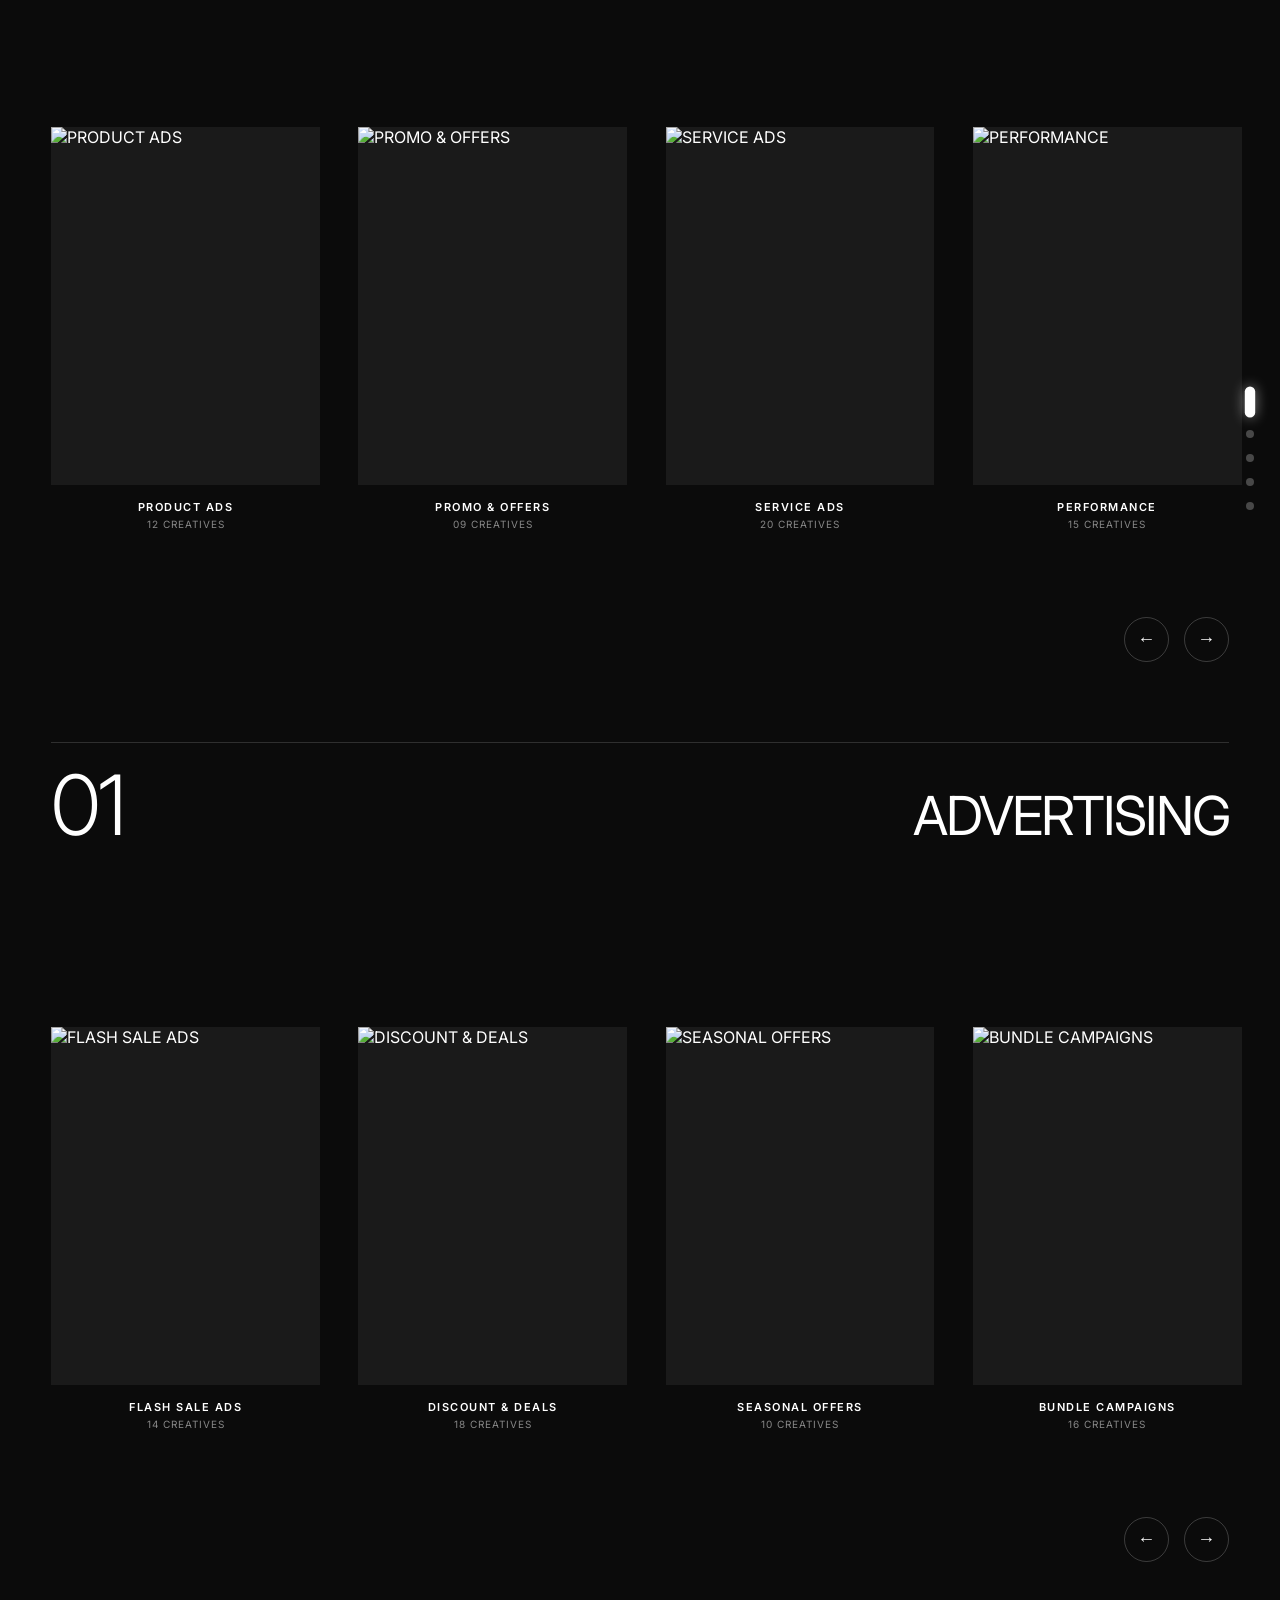
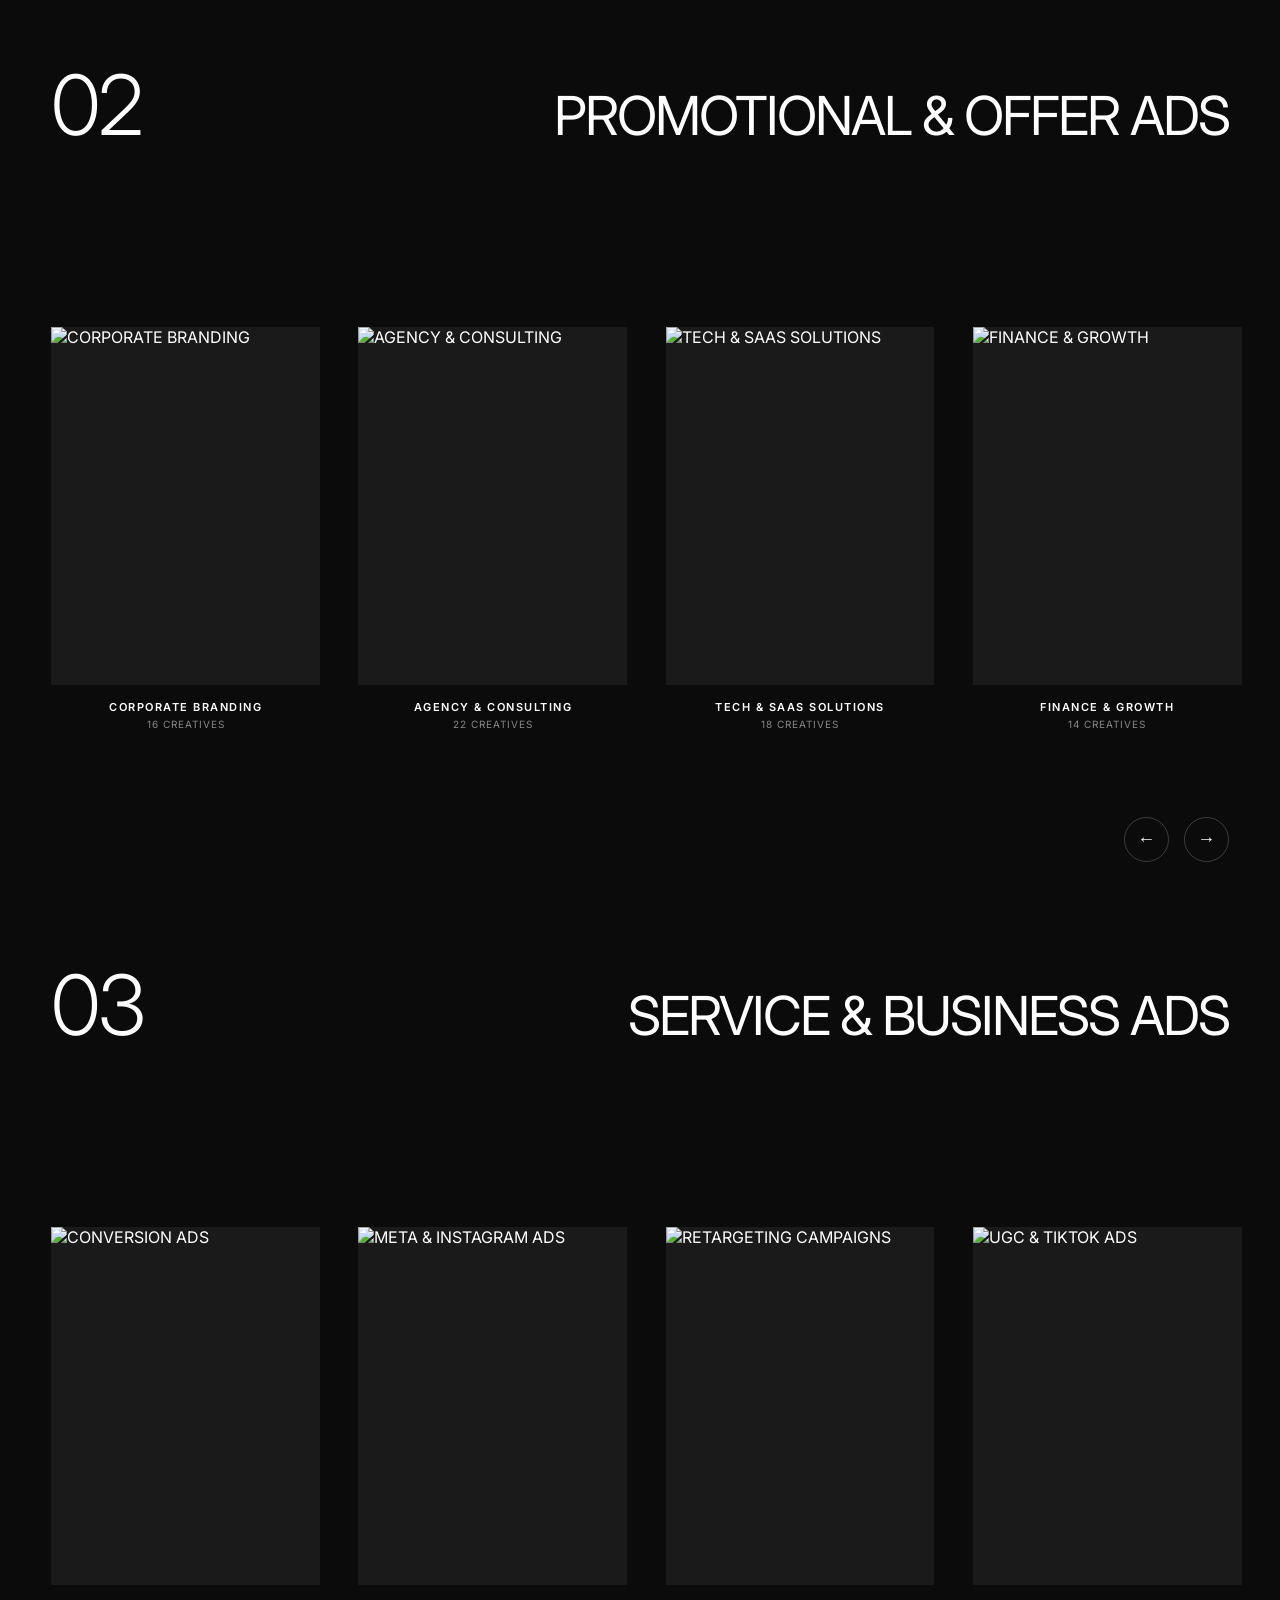
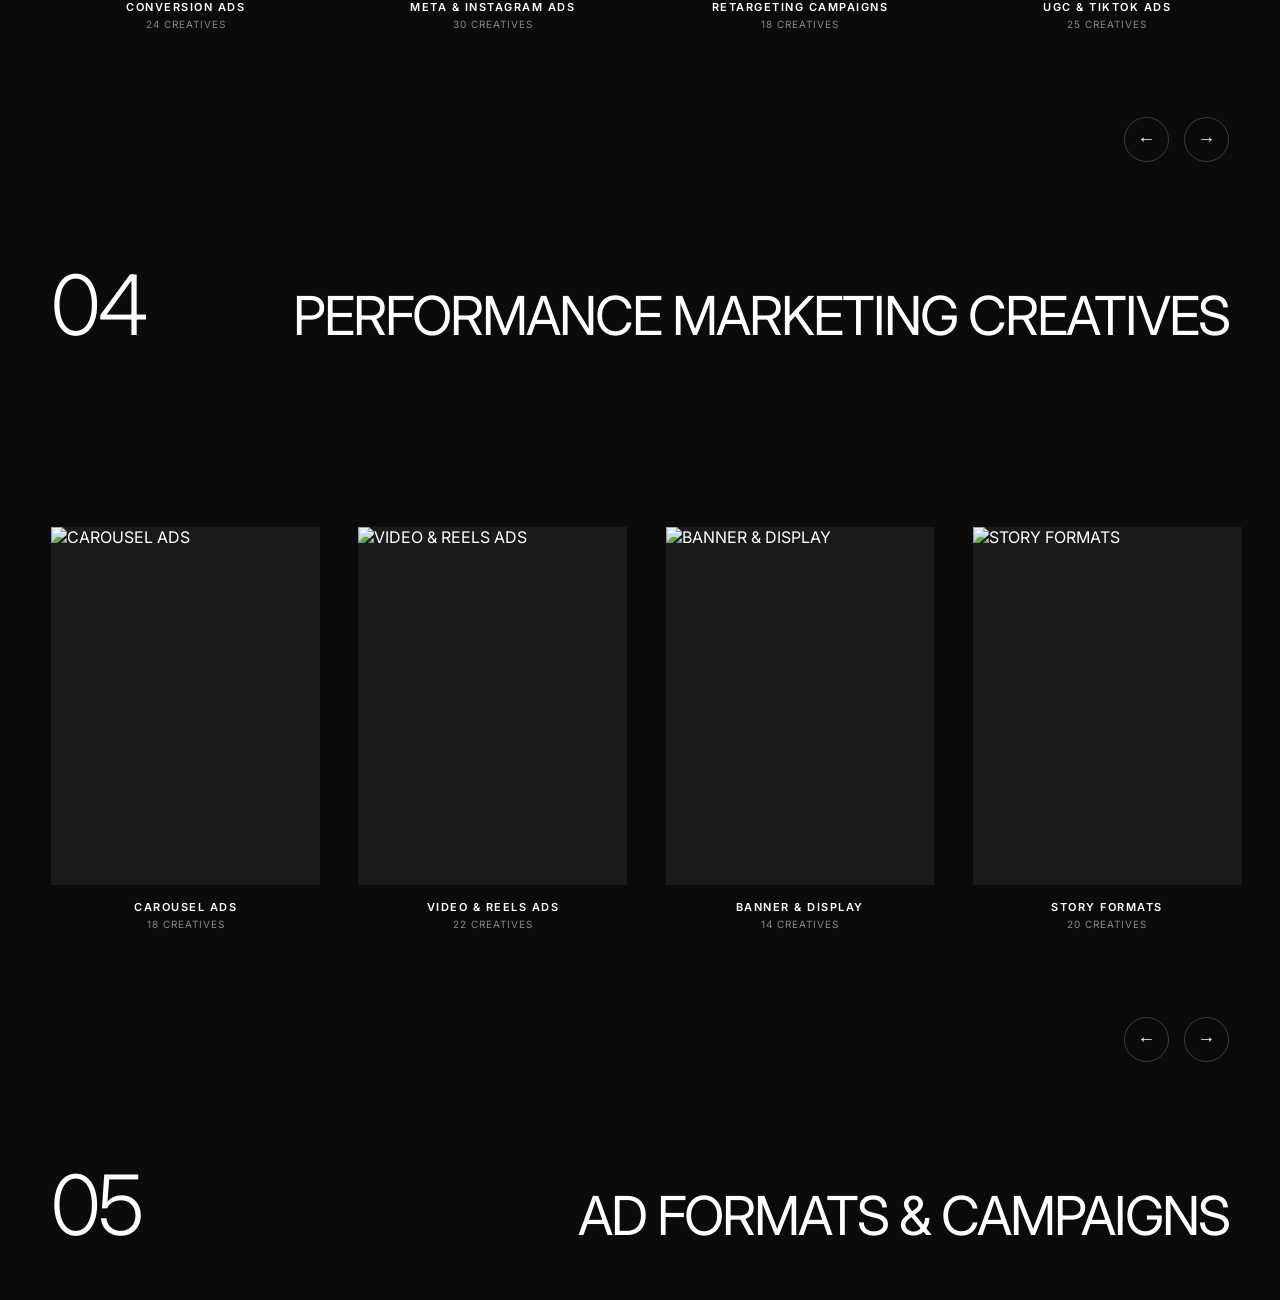
==== commit 4f082a18: "draken" ====
--- a/ADVERTISING CREATIVES DESIGN/ADVERTISING.html
+++ b/ADVERTISING CREATIVES DESIGN/ADVERTISING.html
@@ -7,7 +7,7 @@
     <title>Advertising Gallery | Drakens</title>
     <!-- Fonts -->
     <link rel="preconnect" href="https://fonts.googleapis.com">
-    <link rel="preconnect" href="https://fonts.gstatic.com" crossorigin>
+    <link rel="preconnect" href="https://fonts.gstatic.com">
     <link href="https://fonts.googleapis.com/css2?family=Inter:wght@300;400;500;600&display=swap" rel="stylesheet">
     <!-- CSS -->
     <link rel="stylesheet" href="style.css">
@@ -15,40 +15,173 @@
 
 <body>
 
+    <!-- Vertical Section Indicator -->
+    <nav class="section-indicator" id="section-indicator" aria-label="Section navigation">
+        <button class="indicator-dot active" data-index="0" aria-label="Section 1: Advertising">
+            <span class="indicator-tooltip">01 ADVERTISING</span>
+        </button>
+        <button class="indicator-dot" data-index="1" aria-label="Section 2: Promotional & Offer Ads">
+            <span class="indicator-tooltip">02 PROMO & OFFERS</span>
+        </button>
+        <button class="indicator-dot" data-index="2" aria-label="Section 3: Service & Business Ads">
+            <span class="indicator-tooltip">03 SERVICE & BUSINESS</span>
+        </button>
+        <button class="indicator-dot" data-index="3" aria-label="Section 4: Performance Marketing Creatives">
+            <span class="indicator-tooltip">04 PERFORMANCE MARKETING</span>
+        </button>
+        <button class="indicator-dot" data-index="4" aria-label="Section 5: Ad Formats & Campaigns">
+            <span class="indicator-tooltip">05 AD FORMATS & CAMPAIGNS</span>
+        </button>
+    </nav>
+
     <!-- Main Content Layout -->
     <main class="gallery-wrapper">
 
-        <!-- Horizontal Image Grid / Carousel -->
-        <div class="carousel-container" id="carousel-track">
-            <!-- Sections will be injected here via JavaScript -->
-        </div>
+        <!-- SECTION 01: ADVERTISING -->
+        <section class="gallery-section is-visible" id="section-advertising" data-index="0">
+            <!-- Horizontal Image Grid / Carousel -->
+            <div class="carousel-container" id="carousel-track">
+                <!-- Sections will be injected here via JavaScript -->
+            </div>
 
-        <!-- Arrow Controls -->
-        <div class="carousel-controls">
-            <button class="arrow-btn" id="prev-btn" aria-label="Previous">&larr;</button>
-            <button class="arrow-btn" id="next-btn" aria-label="Next">&rarr;</button>
-        </div>
+            <!-- Arrow Controls -->
+            <div class="carousel-controls">
+                <button class="arrow-btn" id="prev-btn" aria-label="Previous">&larr;</button>
+                <button class="arrow-btn" id="next-btn" aria-label="Next">&rarr;</button>
+            </div>
 
-        <!-- Bottom Large Text Section -->
-        <div class="bottom-footer">
-            <div class="footer-line"></div>
-            <div class="footer-content">
-                <div class="big-number">01</div>
-                <div class="big-title">ADVERTISING</div>
+            <!-- Bottom Large Text Section -->
+            <div class="bottom-footer">
+                <div class="footer-line"></div>
+                <div class="footer-content">
+                    <div class="big-number">01</div>
+                    <div class="big-title">ADVERTISING</div>
+                </div>
             </div>
-        </div>
+        </section>
+
+        <!-- SECTION 02: PROMOTIONAL & OFFER ADS -->
+        <section class="gallery-section" id="section-promotional" data-index="1">
+            <!-- Horizontal Image Grid / Carousel -->
+            <div class="carousel-container" id="carousel-track-2">
+                <!-- Sections will be injected here via JavaScript -->
+            </div>
+
+            <!-- Arrow Controls -->
+            <div class="carousel-controls">
+                <button class="arrow-btn" id="prev-btn-2" aria-label="Previous">&larr;</button>
+                <button class="arrow-btn" id="next-btn-2" aria-label="Next">&rarr;</button>
+            </div>
+
+            <!-- Bottom Large Text Section -->
+            <div class="bottom-footer">
+                <div class="footer-line"></div>
+                <div class="footer-content">
+                    <div class="big-number">02</div>
+                    <div class="big-title">PROMOTIONAL & OFFER ADS</div>
+                </div>
+            </div>
+        </section>
+
+        <!-- SECTION 03: SERVICE & BUSINESS ADS -->
+        <section class="gallery-section" id="section-services" data-index="2">
+            <!-- Horizontal Image Grid / Carousel -->
+            <div class="carousel-container" id="carousel-track-3">
+                <!-- Sections will be injected here via JavaScript -->
+            </div>
+
+            <!-- Arrow Controls -->
+            <div class="carousel-controls">
+                <button class="arrow-btn" id="prev-btn-3" aria-label="Previous">&larr;</button>
+                <button class="arrow-btn" id="next-btn-3" aria-label="Next">&rarr;</button>
+            </div>
+
+            <!-- Bottom Large Text Section -->
+            <div class="bottom-footer">
+                <div class="footer-line"></div>
+                <div class="footer-content">
+                    <div class="big-number">03</div>
+                    <div class="big-title">SERVICE & BUSINESS ADS</div>
+                </div>
+            </div>
+        </section>
+
+        <!-- SECTION 04: PERFORMANCE MARKETING CREATIVES -->
+        <section class="gallery-section" id="section-performance" data-index="3">
+            <!-- Horizontal Image Grid / Carousel -->
+            <div class="carousel-container" id="carousel-track-4">
+                <!-- Sections will be injected here via JavaScript -->
+            </div>
+
+            <!-- Arrow Controls -->
+            <div class="carousel-controls">
+                <button class="arrow-btn" id="prev-btn-4" aria-label="Previous">&larr;</button>
+                <button class="arrow-btn" id="next-btn-4" aria-label="Next">&rarr;</button>
+            </div>
+
+            <!-- Bottom Large Text Section -->
+            <div class="bottom-footer">
+                <div class="footer-line"></div>
+                <div class="footer-content">
+                    <div class="big-number">04</div>
+                    <div class="big-title">PERFORMANCE MARKETING CREATIVES</div>
+                </div>
+            </div>
+        </section>
+
+        <!-- SECTION 05: AD FORMATS & CAMPAIGNS -->
+        <section class="gallery-section" id="section-formats" data-index="4">
+            <!-- Horizontal Image Grid / Carousel -->
+            <div class="carousel-container" id="carousel-track-5">
+                <!-- Sections will be injected here via JavaScript -->
+            </div>
+
+            <!-- Arrow Controls -->
+            <div class="carousel-controls">
+                <button class="arrow-btn" id="prev-btn-5" aria-label="Previous">&larr;</button>
+                <button class="arrow-btn" id="next-btn-5" aria-label="Next">&rarr;</button>
+            </div>
+
+            <!-- Bottom Large Text Section -->
+            <div class="bottom-footer">
+                <div class="footer-line"></div>
+                <div class="footer-content">
+                    <div class="big-number">05</div>
+                    <div class="big-title">AD FORMATS & CAMPAIGNS</div>
+                </div>
+            </div>
+        </section>
 
     </main>
 
-    <!-- HIDDEN GRID MODAL (Pops up when a section is clicked) -->
+    <!-- HIDDEN GRID MODAL (Pops up when a section card is clicked) -->
     <div class="grid-modal" id="grid-modal">
         <div class="modal-header">
-            <div class="modal-title" id="modal-title">CATEGORY NAME</div>
-            <button class="close-btn" id="close-modal-btn">&times;</button>
+            <div class="modal-header-left">
+                <div class="modal-title" id="modal-title">CATEGORY NAME</div>
+                <div class="modal-subtitle" id="modal-subtitle">SUBTITLE</div>
+            </div>
+            <button class="close-btn" id="close-modal-btn" aria-label="Close modal">&times;</button>
         </div>
-        <!-- Inner images will be loaded here in a CSS Grid -->
+        <!-- Inner cards with swipeable multiple images will be loaded here -->
         <div class="modal-grid-content" id="modal-grid-content">
-            <!-- Images generated by JS -->
+            <!-- Sub-cards generated by JS -->
+        </div>
+    </div>
+
+    <!-- FULLSCREEN LIGHTBOX (For full-size swipeable image preview) -->
+    <div class="lightbox-modal" id="lightbox-modal" aria-hidden="true">
+        <div class="lightbox-header">
+            <div class="lightbox-info" id="lightbox-info">CREATIVE DETAIL</div>
+            <button class="lightbox-close" id="lightbox-close" aria-label="Close lightbox">&times;</button>
+        </div>
+        <div class="lightbox-slider" id="lightbox-slider">
+            <div class="lightbox-track" id="lightbox-track">
+                <!-- Slides loaded dynamically -->
+            </div>
+            <button class="lightbox-arrow prev" id="lightbox-prev" aria-label="Previous image">&#10094;</button>
+            <button class="lightbox-arrow next" id="lightbox-next" aria-label="Next image">&#10095;</button>
+            <div class="lightbox-counter" id="lightbox-counter">1 / 1</div>
         </div>
     </div>
 
--- a/ADVERTISING CREATIVES DESIGN/style.css
+++ b/ADVERTISING CREATIVES DESIGN/style.css
@@ -7,6 +7,11 @@
     box-sizing: border-box;
 }
 
+html {
+    scroll-snap-type: y mandatory;
+    scroll-behavior: smooth;
+}
+
 body {
     background-color: #0b0b0b;
     color: #ffffff;
@@ -46,6 +51,69 @@
 
 .nav-links a:hover {
     opacity: 0.6;
+}
+
+/* ==========================================================================
+   VERTICAL SECTION INDICATOR / SIDE NAV
+   ========================================================================== */
+.section-indicator {
+    position: fixed;
+    right: 2vw;
+    top: 50%;
+    transform: translateY(-50%);
+    display: flex;
+    flex-direction: column;
+    gap: 16px;
+    z-index: 100;
+}
+
+.indicator-dot {
+    width: 8px;
+    height: 8px;
+    border-radius: 50%;
+    background-color: rgba(255, 255, 255, 0.25);
+    border: none;
+    cursor: pointer;
+    position: relative;
+    padding: 0;
+    transition: all 0.35s cubic-bezier(0.16, 1, 0.3, 1);
+}
+
+.indicator-dot:hover,
+.indicator-dot.active {
+    background-color: #ffffff;
+    transform: scale(1.3);
+    box-shadow: 0 0 10px rgba(255, 255, 255, 0.5);
+}
+
+.indicator-dot.active {
+    height: 24px;
+    border-radius: 12px;
+}
+
+.indicator-tooltip {
+    position: absolute;
+    right: 24px;
+    top: 50%;
+    transform: translateY(-50%) translateX(10px);
+    background: rgba(18, 18, 18, 0.9);
+    backdrop-filter: blur(8px);
+    border: 1px solid rgba(255, 255, 255, 0.15);
+    color: #ffffff;
+    font-size: 10px;
+    font-weight: 500;
+    letter-spacing: 1.5px;
+    padding: 6px 12px;
+    border-radius: 4px;
+    white-space: nowrap;
+    opacity: 0;
+    pointer-events: none;
+    transition: all 0.3s ease;
+}
+
+.indicator-dot:hover .indicator-tooltip {
+    opacity: 1;
+    transform: translateY(-50%) translateX(0);
 }
 
 /* ==========================================================================
@@ -55,6 +123,19 @@
     flex-grow: 1;
     display: flex;
     flex-direction: column;
+}
+
+.gallery-section {
+    height: 100vh;
+    height: 100dvh;
+    scroll-snap-align: start;
+    scroll-snap-stop: always;
+    display: flex;
+    flex-direction: column;
+    justify-content: flex-end;
+    position: relative;
+    padding-top: 40px;
+    overflow: hidden;
 }
 
 .carousel-container {
@@ -77,14 +158,30 @@
     min-width: 260px;
     display: flex;
     flex-direction: column;
-    cursor: pointer; /* Added pointer to show it's clickable */
-}
+    cursor: pointer;
+    opacity: 0;
+    transform: translateY(35px);
+    transition: opacity 0.7s cubic-bezier(0.16, 1, 0.3, 1), transform 0.7s cubic-bezier(0.16, 1, 0.3, 1);
+}
+
+/* Stagger animation on cards when section is visible */
+.gallery-section.is-visible .grid-item {
+    opacity: 1;
+    transform: translateY(0);
+}
+
+.gallery-section.is-visible .grid-item:nth-child(1) { transition-delay: 0.08s; }
+.gallery-section.is-visible .grid-item:nth-child(2) { transition-delay: 0.16s; }
+.gallery-section.is-visible .grid-item:nth-child(3) { transition-delay: 0.24s; }
+.gallery-section.is-visible .grid-item:nth-child(4) { transition-delay: 0.32s; }
+.gallery-section.is-visible .grid-item:nth-child(5) { transition-delay: 0.40s; }
 
 .grid-image-wrap {
     width: 100%;
     aspect-ratio: 3 / 4;
     overflow: hidden;
     background-color: #1a1a1a;
+    position: relative;
 }
 
 .grid-image-wrap img {
@@ -128,6 +225,14 @@
     margin-bottom: 80px; 
     gap: 15px;
     margin-top: auto; 
+    opacity: 0;
+    transform: translateY(15px);
+    transition: opacity 0.6s cubic-bezier(0.16, 1, 0.3, 1) 0.3s, transform 0.6s cubic-bezier(0.16, 1, 0.3, 1) 0.3s;
+}
+
+.gallery-section.is-visible .carousel-controls {
+    opacity: 1;
+    transform: translateY(0);
 }
 
 .arrow-btn {
@@ -155,49 +260,69 @@
 }
 
 .footer-line {
-    width: 100%;
+    width: 0%;
     height: 1px;
     background-color: rgba(255, 255, 255, 0.15);
     margin-bottom: 20px; 
+    transition: width 0.85s cubic-bezier(0.16, 1, 0.3, 1) 0.2s;
+}
+
+.gallery-section.is-visible .footer-line {
+    width: 100%;
 }
 
 .footer-content {
     display: flex;
     justify-content: space-between;
     align-items: baseline;
+    gap: 24px;
 }
 
 .big-number {
-    font-size: clamp(50px, 7vw, 90px);
+    font-size: clamp(48px, 6.5vw, 86px);
     font-weight: 300;
     line-height: 1;
     letter-spacing: -2px;
+    flex-shrink: 0;
+    opacity: 0;
+    transform: translateX(-35px);
+    transition: opacity 0.7s cubic-bezier(0.16, 1, 0.3, 1) 0.25s, transform 0.7s cubic-bezier(0.16, 1, 0.3, 1) 0.25s;
 }
 
 .big-title {
-    font-size: clamp(50px, 7vw, 100px);
+    font-size: clamp(24px, 4.2vw, 76px);
     font-weight: 400;
-    line-height: 1;
-    letter-spacing: -3px;
-    text-transform: uppercase;
+    line-height: 1.05;
+    letter-spacing: -2px;
+    text-transform: uppercase;
+    text-align: right;
+    opacity: 0;
+    transform: translateX(35px);
+    transition: opacity 0.7s cubic-bezier(0.16, 1, 0.3, 1) 0.25s, transform 0.7s cubic-bezier(0.16, 1, 0.3, 1) 0.25s;
+}
+
+.gallery-section.is-visible .big-number,
+.gallery-section.is-visible .big-title {
+    opacity: 1;
+    transform: translateX(0);
 }
 
 /* ==========================================================================
-   MODAL / POPUP GRID SECTION (NEW)
+   MODAL / POPUP CARDS SECTION
    ========================================================================== */
 .grid-modal {
     position: fixed;
-    top: 0;
-    left: 0;
-    width: 100%;
-    height: 100%;
+    inset: 0;
+    width: 100vw;
+    height: 100vh;
+    height: 100dvh;
     background-color: #0b0b0b;
-    z-index: 1000;
+    z-index: 99999;
     display: flex;
     flex-direction: column;
     opacity: 0;
     visibility: hidden;
-    transition: opacity 0.4s ease, visibility 0.4s ease;
+    transition: opacity 0.35s ease, visibility 0.35s ease;
     overflow-y: auto;
 }
 
@@ -210,19 +335,32 @@
     display: flex;
     justify-content: space-between;
     align-items: center;
-    padding: 30px 4vw;
+    padding: 24px 4vw;
     position: sticky;
     top: 0;
     background-color: rgba(11, 11, 11, 0.95);
-    backdrop-filter: blur(10px);
+    backdrop-filter: blur(14px);
     border-bottom: 1px solid rgba(255, 255, 255, 0.1);
-    z-index: 10;
+    z-index: 20;
+}
+
+.modal-header-left {
+    display: flex;
+    flex-direction: column;
+    gap: 4px;
 }
 
 .modal-title {
     font-size: 16px;
     font-weight: 600;
     letter-spacing: 2px;
+    text-transform: uppercase;
+}
+
+.modal-subtitle {
+    font-size: 11px;
+    color: #888888;
+    letter-spacing: 1.5px;
     text-transform: uppercase;
 }
 
@@ -246,47 +384,410 @@
     color: #000000;
 }
 
+/* Sub-cards Container */
 .modal-grid-content {
     display: grid;
-    /* responsive grid inside modal */
-    grid-template-columns: repeat(auto-fill, minmax(300px, 1fr)); 
-    gap: 20px;
+    grid-template-columns: repeat(auto-fill, minmax(320px, 1fr)); 
+    gap: 28px;
     padding: 4vw;
 }
 
-.modal-grid-content img {
+/* ==========================================================================
+   SUB-CARDS WITH MULTI-IMAGE SWIPE SLIDER
+   ========================================================================== */
+.sub-card {
+    background-color: #121212;
+    border: 1px solid rgba(255, 255, 255, 0.08);
+    border-radius: 6px;
+    overflow: hidden;
+    display: flex;
+    flex-direction: column;
+    transition: transform 0.3s ease, border-color 0.3s ease, box-shadow 0.3s ease;
+}
+
+.sub-card:hover {
+    border-color: rgba(255, 255, 255, 0.25);
+    box-shadow: 0 12px 30px rgba(0, 0, 0, 0.5);
+}
+
+.sub-card-slider {
+    position: relative;
     width: 100%;
-    aspect-ratio: 4 / 3;
+    aspect-ratio: 3 / 4;
+    overflow: hidden;
+    background-color: #181818;
+    touch-action: pan-y;
+    cursor: grab;
+    user-select: none;
+}
+
+.sub-card-slider.is-dragging {
+    cursor: grabbing;
+}
+
+.sub-card-track {
+    display: flex;
+    height: 100%;
+    width: 100%;
+    transition: transform 0.4s cubic-bezier(0.16, 1, 0.3, 1);
+    will-change: transform;
+}
+
+.sub-card-slide {
+    flex: 0 0 100%;
+    width: 100%;
+    height: 100%;
+    position: relative;
+}
+
+.sub-card-slide img {
+    width: 100%;
+    height: 100%;
     object-fit: cover;
-    background-color: #1a1a1a;
-    transition: transform 0.4s ease;
-}
-
-.modal-grid-content img:hover {
-    transform: scale(1.02);
-}
-
-@media (hover: hover) and (pointer: fine) {
-    .modal-grid-content img:hover {
-        transform: scale(1.04);
-    }
+    display: block;
+    pointer-events: none;
+}
+
+/* Slider Controls (Arrow Buttons on Hover/Tap) */
+.sub-card-arrow {
+    position: absolute;
+    top: 50%;
+    transform: translateY(-50%);
+    width: 36px;
+    height: 36px;
+    border-radius: 50%;
+    background-color: rgba(15, 15, 15, 0.65);
+    backdrop-filter: blur(8px);
+    border: 1px solid rgba(255, 255, 255, 0.25);
+    color: #ffffff;
+    font-size: 13px;
+    display: flex;
+    align-items: center;
+    justify-content: center;
+    cursor: pointer;
+    z-index: 5;
+    opacity: 0;
+    transition: opacity 0.25s ease, background-color 0.2s ease, transform 0.2s ease;
+}
+
+.sub-card:hover .sub-card-arrow,
+.sub-card-arrow.visible {
+    opacity: 1;
+}
+
+.sub-card-arrow:hover {
+    background-color: #ffffff;
+    color: #000000;
+    transform: translateY(-50%) scale(1.08);
+}
+
+.sub-card-arrow.prev {
+    left: 12px;
+}
+
+.sub-card-arrow.next {
+    right: 12px;
+}
+
+/* Badge for counter / hint */
+.sub-card-badge {
+    position: absolute;
+    top: 14px;
+    right: 14px;
+    background: rgba(11, 11, 11, 0.75);
+    backdrop-filter: blur(8px);
+    border: 1px solid rgba(255, 255, 255, 0.15);
+    color: #ffffff;
+    font-size: 10px;
+    font-weight: 500;
+    letter-spacing: 1px;
+    padding: 4px 9px;
+    border-radius: 20px;
+    z-index: 5;
+    pointer-events: none;
+}
+
+/* Swipe Indicator Prompt Badge */
+.sub-card-swipe-hint {
+    position: absolute;
+    top: 14px;
+    left: 14px;
+    background: rgba(11, 11, 11, 0.75);
+    backdrop-filter: blur(8px);
+    border: 1px solid rgba(255, 255, 255, 0.15);
+    color: #aaaaaa;
+    font-size: 9px;
+    font-weight: 500;
+    letter-spacing: 1px;
+    padding: 4px 8px;
+    border-radius: 20px;
+    z-index: 5;
+    display: flex;
+    align-items: center;
+    gap: 4px;
+    pointer-events: none;
+    text-transform: uppercase;
+}
+
+/* Dots at bottom of card */
+.sub-card-dots {
+    position: absolute;
+    bottom: 12px;
+    left: 50%;
+    transform: translateX(-50%);
+    display: flex;
+    gap: 6px;
+    z-index: 5;
+    padding: 4px 8px;
+    background: rgba(11, 11, 11, 0.5);
+    backdrop-filter: blur(6px);
+    border-radius: 12px;
+}
+
+.sub-card-dot {
+    width: 6px;
+    height: 6px;
+    border-radius: 50%;
+    background-color: rgba(255, 255, 255, 0.35);
+    cursor: pointer;
+    transition: all 0.3s ease;
+}
+
+.sub-card-dot.active {
+    background-color: #ffffff;
+    width: 14px;
+    border-radius: 7px;
+}
+
+/* Sub-card Information Details */
+.sub-card-info {
+    padding: 16px 18px;
+    display: flex;
+    flex-direction: column;
+    gap: 4px;
+    background: #121212;
+}
+
+.sub-card-title {
+    font-size: 11px;
+    font-weight: 600;
+    letter-spacing: 1.5px;
+    text-transform: uppercase;
+    color: #ffffff;
+}
+
+.sub-card-desc {
+    font-size: 10px;
+    color: #888888;
+    letter-spacing: 1px;
+    text-transform: uppercase;
+    display: flex;
+    justify-content: space-between;
+    align-items: center;
+}
+
+.sub-card-zoom-btn {
+    background: transparent;
+    border: none;
+    color: #aaa;
+    font-size: 10px;
+    letter-spacing: 1px;
+    text-transform: uppercase;
+    cursor: pointer;
+    display: inline-flex;
+    align-items: center;
+    gap: 4px;
+    transition: color 0.2s ease;
+}
+
+.sub-card-zoom-btn:hover {
+    color: #ffffff;
+}
+
+/* ==========================================================================
+   FULLSCREEN SWIPE LIGHTBOX
+   ========================================================================== */
+.lightbox-modal {
+    position: fixed;
+    inset: 0;
+    width: 100vw;
+    height: 100vh;
+    height: 100dvh;
+    background-color: rgba(5, 5, 5, 0.96);
+    backdrop-filter: blur(16px);
+    z-index: 100000;
+    display: flex;
+    flex-direction: column;
+    opacity: 0;
+    visibility: hidden;
+    transition: opacity 0.3s ease, visibility 0.3s ease;
+}
+
+.lightbox-modal.active {
+    opacity: 1;
+    visibility: visible;
+}
+
+.lightbox-header {
+    display: flex;
+    justify-content: space-between;
+    align-items: center;
+    padding: 24px 4vw;
+    z-index: 10;
+}
+
+.lightbox-info {
+    font-size: 12px;
+    font-weight: 600;
+    letter-spacing: 2px;
+    text-transform: uppercase;
+    color: #ffffff;
+}
+
+.lightbox-close {
+    background: transparent;
+    border: 1px solid rgba(255, 255, 255, 0.3);
+    color: #ffffff;
+    width: 40px;
+    height: 40px;
+    border-radius: 50%;
+    font-size: 24px;
+    cursor: pointer;
+    display: flex;
+    align-items: center;
+    justify-content: center;
+    transition: all 0.3s ease;
+}
+
+.lightbox-close:hover {
+    background-color: #ffffff;
+    color: #000000;
+}
+
+.lightbox-slider {
+    flex-grow: 1;
+    position: relative;
+    width: 100%;
+    height: calc(100% - 90px);
+    overflow: hidden;
+    touch-action: pan-y;
+    display: flex;
+    align-items: center;
+    justify-content: center;
+}
+
+.lightbox-track {
+    display: flex;
+    height: 100%;
+    width: 100%;
+    transition: transform 0.4s cubic-bezier(0.16, 1, 0.3, 1);
+    will-change: transform;
+}
+
+.lightbox-slide {
+    flex: 0 0 100%;
+    width: 100%;
+    height: 100%;
+    display: flex;
+    align-items: center;
+    justify-content: center;
+    padding: 2vw 4vw;
+    user-select: none;
+}
+
+.lightbox-slide img {
+    max-width: 90vw;
+    max-height: 80vh;
+    object-fit: contain;
+    border-radius: 4px;
+    box-shadow: 0 20px 50px rgba(0, 0, 0, 0.8);
+}
+
+.lightbox-arrow {
+    position: absolute;
+    top: 50%;
+    transform: translateY(-50%);
+    width: 50px;
+    height: 50px;
+    border-radius: 50%;
+    background-color: rgba(20, 20, 20, 0.65);
+    backdrop-filter: blur(10px);
+    border: 1px solid rgba(255, 255, 255, 0.25);
+    color: #ffffff;
+    font-size: 18px;
+    display: flex;
+    align-items: center;
+    justify-content: center;
+    cursor: pointer;
+    z-index: 10;
+    transition: all 0.3s ease;
+}
+
+.lightbox-arrow:hover {
+    background-color: #ffffff;
+    color: #000000;
+}
+
+.lightbox-arrow.prev {
+    left: 3vw;
+}
+
+.lightbox-arrow.next {
+    right: 3vw;
+}
+
+.lightbox-counter {
+    position: absolute;
+    bottom: 24px;
+    left: 50%;
+    transform: translateX(-50%);
+    background: rgba(18, 18, 18, 0.8);
+    backdrop-filter: blur(8px);
+    border: 1px solid rgba(255, 255, 255, 0.15);
+    color: #ffffff;
+    font-size: 11px;
+    letter-spacing: 1.5px;
+    padding: 6px 14px;
+    border-radius: 20px;
+    z-index: 10;
 }
 
 /* ==========================================================================
    BREAKPOINTS & RESPONSIVE REFINEMENTS
-   ========================================================================= */
+   ========================================================================== */
 
 /* Tablets (max-width: 900px) */
 @media (max-width: 900px) {
     .grid-item {
         flex: 0 0 clamp(230px, 38vw, 290px);
     }
+    
+    .big-title {
+        font-size: clamp(22px, 4vw, 48px);
+    }
+
+    .modal-grid-content {
+        grid-template-columns: repeat(auto-fill, minmax(280px, 1fr));
+        gap: 20px;
+    }
+
+    .sub-card-arrow {
+        opacity: 0.85;
+    }
 }
 
 /* Mobile Devices (max-width: 768px) */
 @media (max-width: 768px) {
+    .section-indicator {
+        display: none;
+    }
+
     .site-header {
         padding: 16px 20px;
+    }
+
+    .gallery-section {
+        padding-top: 24px;
     }
 
     .carousel-container {
@@ -295,13 +796,12 @@
     }
 
     .grid-item {
-        /* Peek effect: 76vw leaves ~20% of the next card visible, signaling scroll */
         flex: 0 0 clamp(240px, 76vw, 320px);
         scroll-snap-align: center;
     }
 
-    .carousel-controls-bar {
-        margin: 16px 0;
+    .carousel-controls {
+        margin-bottom: 24px;
         padding: 0 20px;
     }
 
@@ -309,31 +809,44 @@
         padding: 0 20px 20px;
     }
 
-    /* Modal acts as sleek bottom sheet on mobile */
-    .grid-modal {
-        align-items: flex-end;
-        padding: 0;
-    }
-
-    .modal-inner {
-        width: 100%;
-        max-height: 90vh;
-        max-height: 90dvh;
-        border-radius: 18px 18px 0 0;
-        border-bottom: none;
-        border-left: none;
-        border-right: none;
-        transform: translateY(100%);
-    }
-
-    .grid-modal.active .modal-inner {
-        transform: translateY(0);
+    .footer-content {
+        gap: 14px;
+    }
+
+    .big-number {
+        font-size: clamp(28px, 8vw, 42px);
+    }
+
+    .big-title {
+        font-size: clamp(16px, 4.6vw, 26px);
+        line-height: 1.1;
+        letter-spacing: -1px;
     }
 
     .modal-grid-content {
-        grid-template-columns: repeat(auto-fill, minmax(min(100%, 180px), 1fr));
-        gap: 12px;
+        grid-template-columns: 1fr;
+        gap: 18px;
         padding: 16px 20px;
+    }
+
+    .sub-card-arrow {
+        opacity: 1;
+        width: 32px;
+        height: 32px;
+    }
+
+    .lightbox-arrow {
+        width: 40px;
+        height: 40px;
+        font-size: 14px;
+    }
+
+    .lightbox-arrow.prev {
+        left: 10px;
+    }
+
+    .lightbox-arrow.next {
+        right: 10px;
     }
 }
 
@@ -343,16 +856,12 @@
         flex: 0 0 80vw;
     }
 
-    .footer-content {
-        align-items: baseline;
-    }
-
     .big-number {
-        font-size: clamp(28px, 9vw, 44px);
+        font-size: clamp(24px, 7vw, 32px);
     }
 
     .big-title {
-        font-size: clamp(26px, 8.5vw, 42px);
+        font-size: clamp(15px, 4.2vw, 22px);
     }
 
     .modal-grid-content {
@@ -362,8 +871,10 @@
 
 /* Short Landscape Mode (e.g. mobile rotated landscape) */
 @media (max-height: 520px) and (orientation: landscape) {
-    .gallery-wrapper {
-        min-height: auto;
+    .gallery-section {
+        height: auto;
+        min-height: 100vh;
+        scroll-snap-align: none;
     }
 
     .site-header {
@@ -382,15 +893,19 @@
         aspect-ratio: 16 / 10;
     }
 
-    .carousel-controls-bar {
-        margin: 8px 0;
+    .carousel-controls {
+        margin-bottom: 12px;
     }
 
     .bottom-footer {
         padding-bottom: 12px;
     }
 
-    .big-number, .big-title {
+    .big-number {
         font-size: 32px;
     }
-}+
+    .big-title {
+        font-size: 24px;
+    }
+}
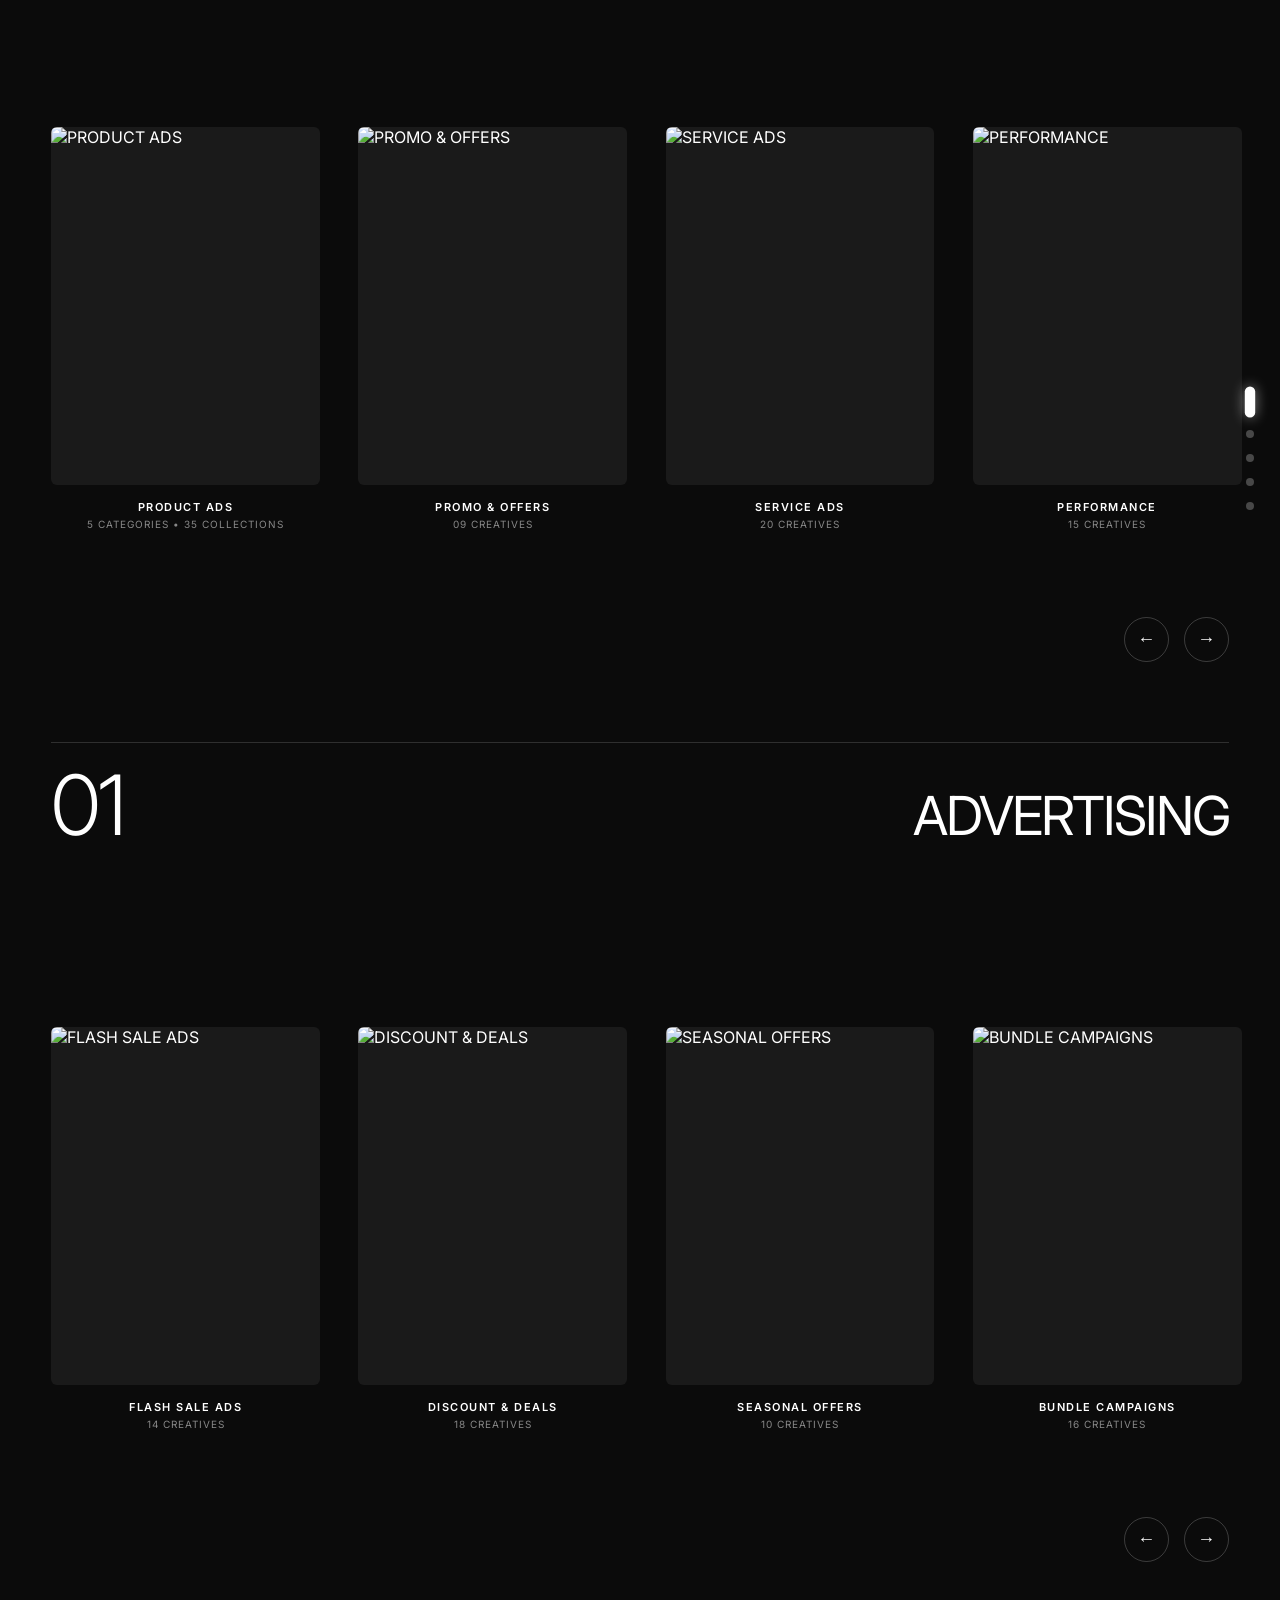
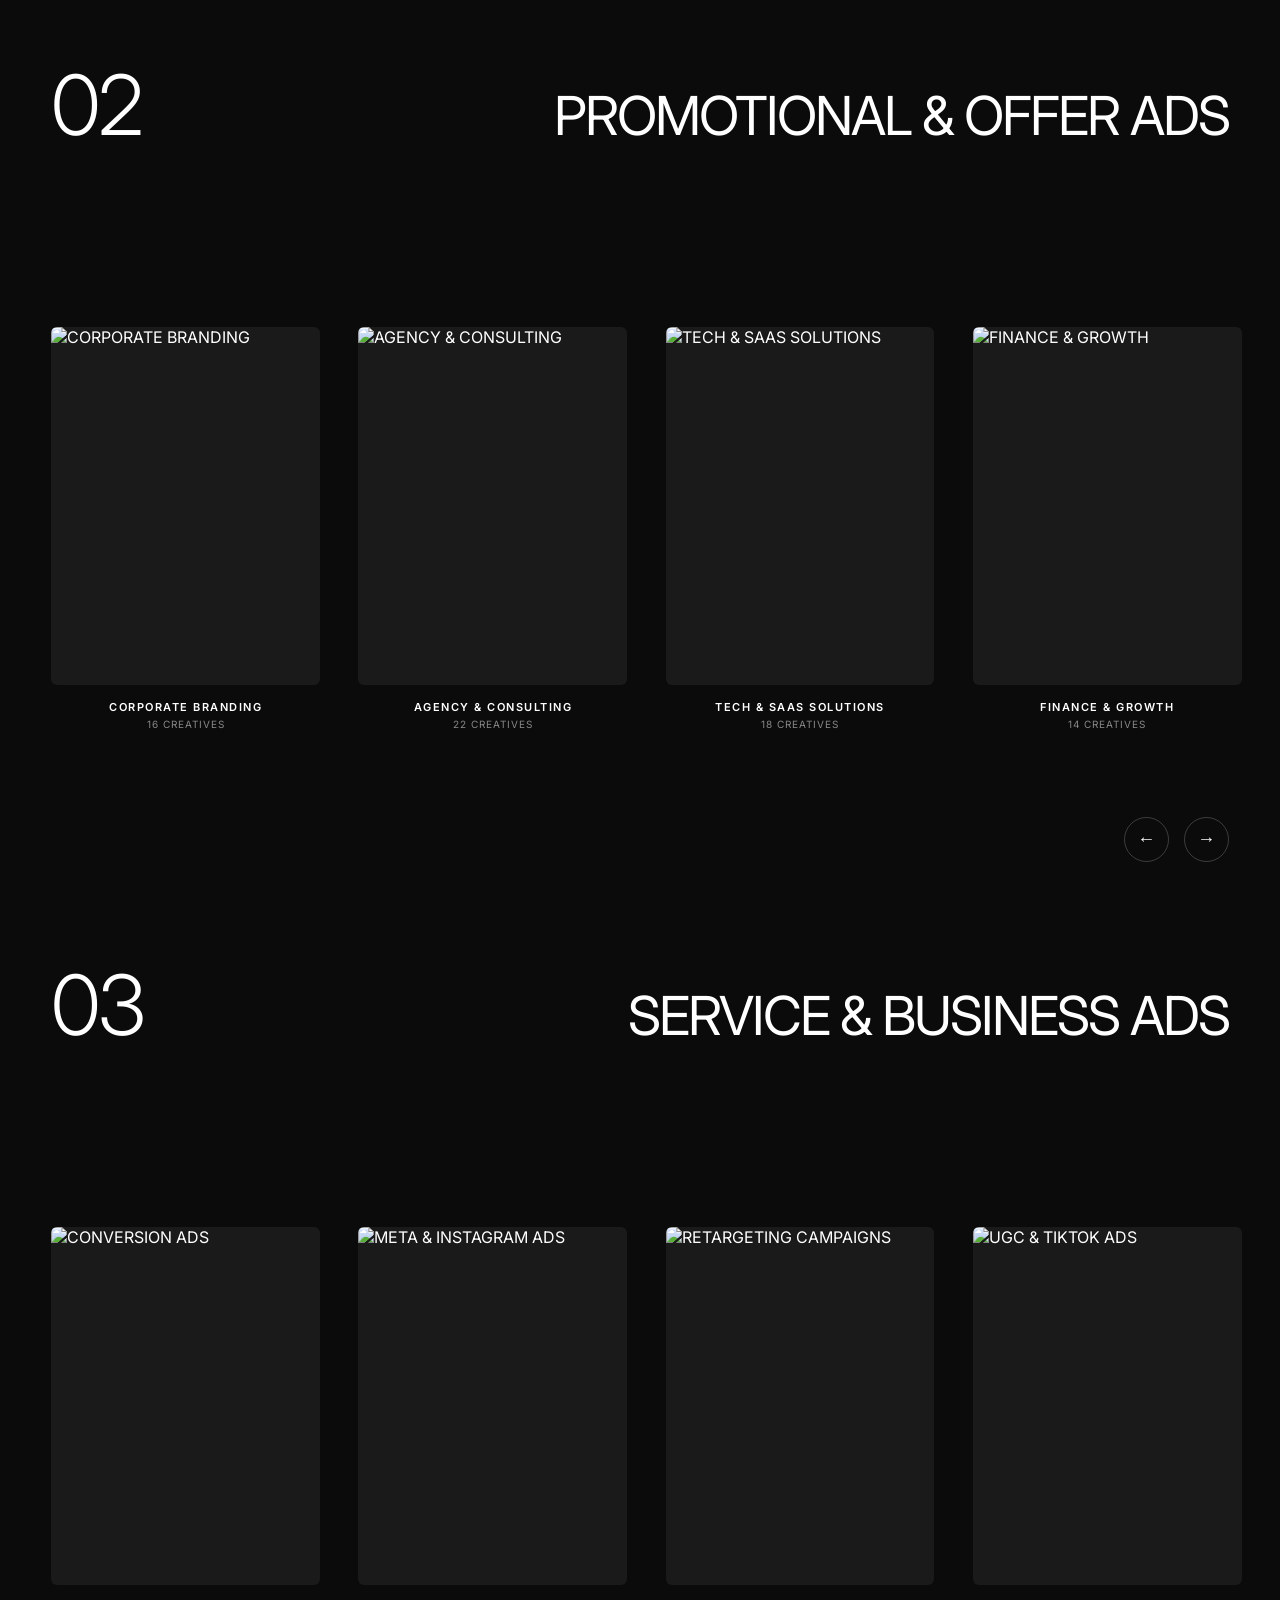
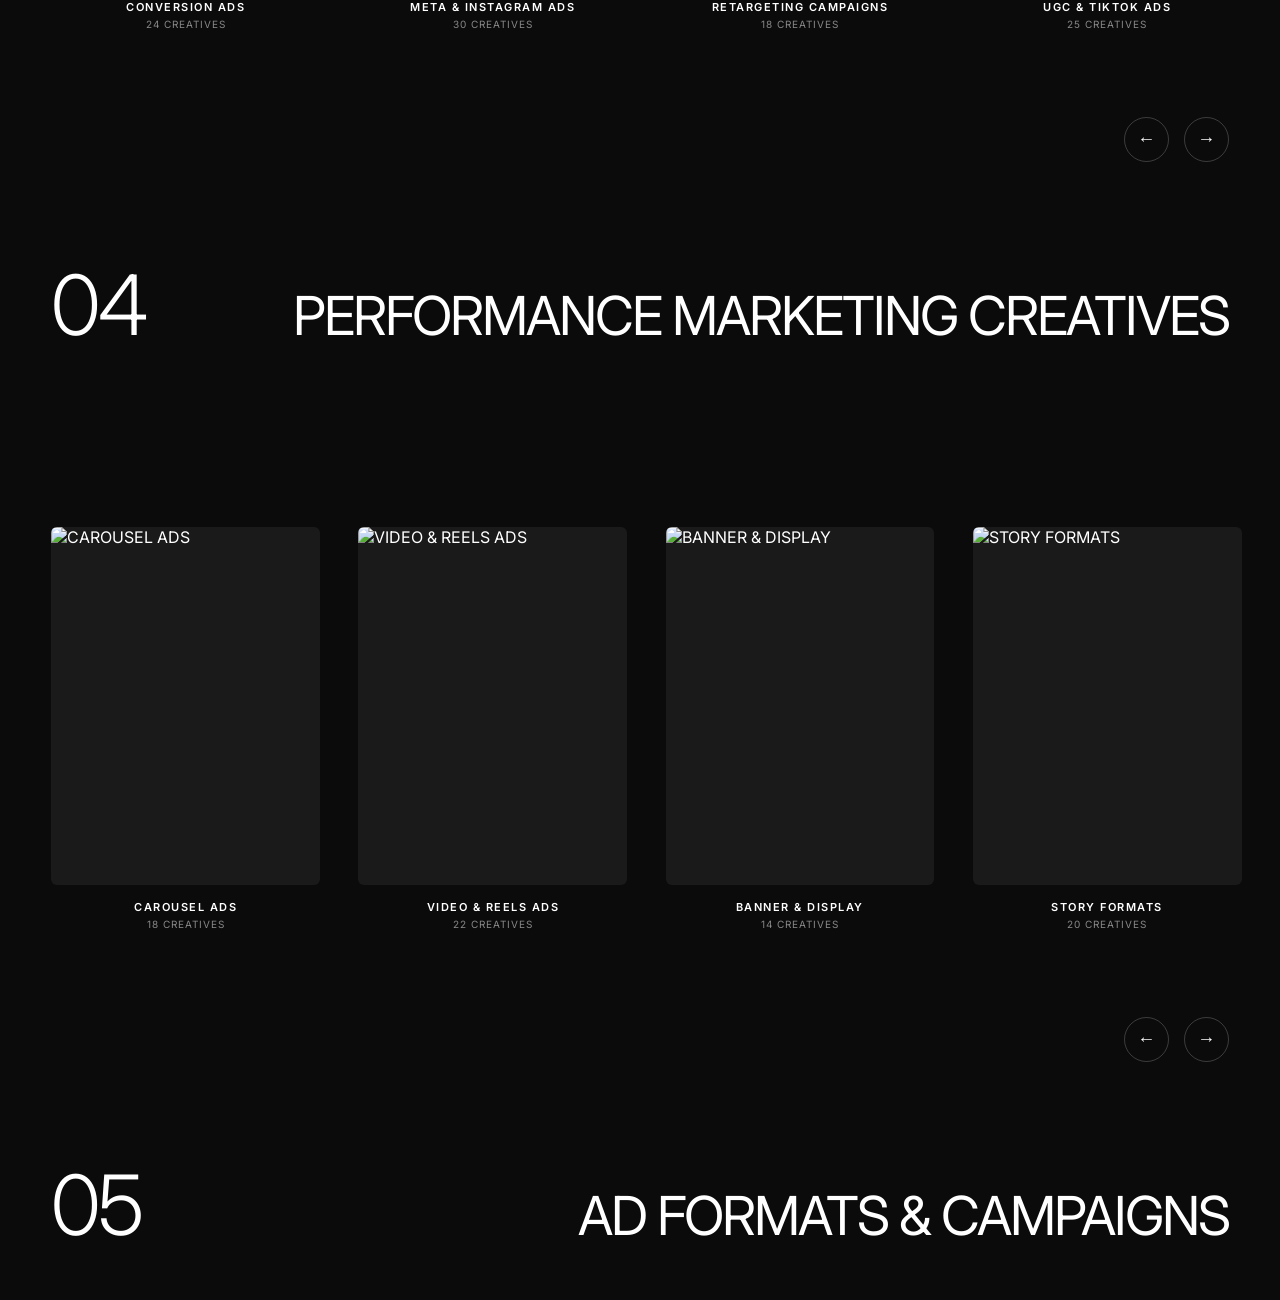
==== commit e1125df1: "draken" ====
--- a/ADVERTISING CREATIVES DESIGN/ADVERTISING.html
+++ b/ADVERTISING CREATIVES DESIGN/ADVERTISING.html
@@ -156,16 +156,20 @@
 
     <!-- HIDDEN GRID MODAL (Pops up when a section card is clicked) -->
     <div class="grid-modal" id="grid-modal">
-        <div class="modal-header">
-            <div class="modal-header-left">
-                <div class="modal-title" id="modal-title">CATEGORY NAME</div>
-                <div class="modal-subtitle" id="modal-subtitle">SUBTITLE</div>
+        <div class="modal-header-wrapper">
+            <div class="modal-header">
+                <div class="modal-header-left">
+                    <div class="modal-title" id="modal-title">CATEGORY NAME</div>
+                    <div class="modal-subtitle" id="modal-subtitle">SUBTITLE</div>
+                </div>
+                <button class="close-btn" id="close-modal-btn" aria-label="Close modal">&times;</button>
             </div>
-            <button class="close-btn" id="close-modal-btn" aria-label="Close modal">&times;</button>
+            <!-- Category Navigation Tabs (Visible when item has categories) -->
+            <nav class="modal-category-nav" id="modal-category-nav" aria-label="Category filter tabs"></nav>
         </div>
         <!-- Inner cards with swipeable multiple images will be loaded here -->
         <div class="modal-grid-content" id="modal-grid-content">
-            <!-- Sub-cards generated by JS -->
+            <!-- Sub-cards or Category Sections generated by JS -->
         </div>
     </div>
 
--- a/ADVERTISING CREATIVES DESIGN/style.css
+++ b/ADVERTISING CREATIVES DESIGN/style.css
@@ -182,6 +182,7 @@
     overflow: hidden;
     background-color: #1a1a1a;
     position: relative;
+    border-radius: 6px;
 }
 
 .grid-image-wrap img {
@@ -331,17 +332,67 @@
     visibility: visible;
 }
 
-.modal-header {
-    display: flex;
-    justify-content: space-between;
-    align-items: center;
-    padding: 24px 4vw;
+.modal-header-wrapper {
     position: sticky;
     top: 0;
+    z-index: 25;
     background-color: rgba(11, 11, 11, 0.95);
     backdrop-filter: blur(14px);
     border-bottom: 1px solid rgba(255, 255, 255, 0.1);
-    z-index: 20;
+}
+
+.modal-header {
+    display: flex;
+    justify-content: space-between;
+    align-items: center;
+    padding: 22px 4vw;
+}
+
+/* Category Navigation Bar */
+.modal-category-nav {
+    display: none;
+    align-items: center;
+    gap: 10px;
+    padding: 0 4vw 16px 4vw;
+    overflow-x: auto;
+    scrollbar-width: none;
+    -ms-overflow-style: none;
+}
+
+.modal-category-nav::-webkit-scrollbar {
+    display: none;
+}
+
+.category-nav-pill {
+    white-space: nowrap;
+    padding: 7px 18px;
+    border-radius: 30px;
+    border: 1px solid rgba(255, 255, 255, 0.15);
+    background: rgba(255, 255, 255, 0.04);
+    color: #999999;
+    font-size: 11px;
+    font-weight: 500;
+    letter-spacing: 1px;
+    text-transform: uppercase;
+    cursor: pointer;
+    transition: all 0.25s ease;
+    font-family: inherit;
+    flex-shrink: 0;
+}
+
+.category-nav-pill:hover {
+    color: #ffffff;
+    background: rgba(255, 255, 255, 0.1);
+    border-color: rgba(255, 255, 255, 0.3);
+}
+
+.category-nav-pill.active {
+    color: #000000;
+    background: #ffffff;
+    border-color: #ffffff;
+    font-weight: 600;
+    box-shadow: 0 4px 14px rgba(255, 255, 255, 0.25);
+    transform: translateY(-1px);
 }
 
 .modal-header-left {
@@ -392,22 +443,163 @@
     padding: 4vw;
 }
 
+/* Categorized Mode: Stack sections vertically */
+.modal-grid-content.categorized-mode {
+    display: flex;
+    flex-direction: column;
+    gap: 52px;
+    padding: 3.5vw 4vw 6vw 4vw;
+}
+
+/* Category Section */
+.modal-category-section {
+    display: flex;
+    flex-direction: column;
+    gap: 22px;
+    scroll-margin-top: 135px;
+    width: 100%;
+}
+
+.category-header {
+    display: flex;
+    justify-content: space-between;
+    align-items: flex-end;
+    gap: 18px;
+    width: 100%;
+}
+
+.category-header-left {
+    display: flex;
+    flex-direction: column;
+    gap: 6px;
+}
+
+.category-carousel-controls {
+    display: flex;
+    align-items: center;
+    gap: 12px;
+    flex-shrink: 0;
+}
+
+.category-arrow-btn {
+    width: 44px;
+    height: 44px;
+    border-radius: 50%;
+    background-color: rgba(255, 255, 255, 0.06);
+    border: 1px solid rgba(255, 255, 255, 0.22);
+    color: #ffffff;
+    font-size: 16px;
+    display: flex;
+    align-items: center;
+    justify-content: center;
+    cursor: pointer;
+    transition: all 0.3s cubic-bezier(0.16, 1, 0.3, 1);
+    font-family: inherit;
+    backdrop-filter: blur(8px);
+}
+
+.category-arrow-btn:hover {
+    background-color: #ffffff;
+    color: #000000;
+    transform: scale(1.08);
+    box-shadow: 0 4px 20px rgba(255, 255, 255, 0.35);
+    border-color: #ffffff;
+}
+
+.category-arrow-btn:active {
+    transform: scale(0.95);
+}
+
+/* Horizontal Carousel Track for Cards */
+.category-carousel-track {
+    display: flex;
+    gap: 24px;
+    overflow-x: auto;
+    scroll-behavior: smooth;
+    scrollbar-width: none;
+    -ms-overflow-style: none;
+    padding: 6px 0 16px 0;
+    width: 100%;
+    -webkit-overflow-scrolling: touch;
+}
+
+.category-carousel-track::-webkit-scrollbar {
+    display: none;
+}
+
+.category-carousel-track .sub-card {
+    flex: 0 0 clamp(290px, 19.5vw, 420px);
+    min-width: 280px;
+}
+
+.category-badge {
+    font-size: 11px;
+    font-weight: 600;
+    letter-spacing: 2px;
+    color: #888888;
+    text-transform: uppercase;
+    display: inline-flex;
+    align-items: center;
+    gap: 8px;
+}
+
+.category-badge::before {
+    content: '';
+    width: 6px;
+    height: 6px;
+    border-radius: 50%;
+    background: #ffffff;
+    display: inline-block;
+    box-shadow: 0 0 8px rgba(255, 255, 255, 0.6);
+}
+
+.category-title {
+    font-size: clamp(22px, 2.5vw, 32px);
+    font-weight: 600;
+    letter-spacing: -0.5px;
+    color: #ffffff;
+    line-height: 1.2;
+}
+
+.category-subtitle {
+    font-size: 11px;
+    color: #777777;
+    letter-spacing: 1.5px;
+    text-transform: uppercase;
+}
+
+.category-divider {
+    width: 100%;
+    height: 1px;
+    background: linear-gradient(90deg, rgba(255, 255, 255, 0.25) 0%, rgba(255, 255, 255, 0.06) 60%, transparent 100%);
+    margin-top: 6px;
+}
+
+.category-cards-grid {
+    display: grid;
+    grid-template-columns: repeat(auto-fill, minmax(280px, 1fr));
+    gap: 24px;
+    width: 100%;
+}
+
 /* ==========================================================================
-   SUB-CARDS WITH MULTI-IMAGE SWIPE SLIDER
+   SUB-CARDS WITH MULTI-IMAGE SWIPE SLIDER (TEXT REMOVED - IMAGES ONLY)
    ========================================================================== */
 .sub-card {
     background-color: #121212;
     border: 1px solid rgba(255, 255, 255, 0.08);
-    border-radius: 6px;
+    border-radius: 8px;
     overflow: hidden;
     display: flex;
     flex-direction: column;
     transition: transform 0.3s ease, border-color 0.3s ease, box-shadow 0.3s ease;
+    cursor: pointer;
 }
 
 .sub-card:hover {
-    border-color: rgba(255, 255, 255, 0.25);
-    box-shadow: 0 12px 30px rgba(0, 0, 0, 0.5);
+    border-color: rgba(255, 255, 255, 0.3);
+    box-shadow: 0 14px 34px rgba(0, 0, 0, 0.6);
+    transform: translateY(-4px);
 }
 
 .sub-card-slider {
@@ -417,7 +609,6 @@
     overflow: hidden;
     background-color: #181818;
     touch-action: pan-y;
-    cursor: grab;
     user-select: none;
 }
 
@@ -446,6 +637,11 @@
     object-fit: cover;
     display: block;
     pointer-events: none;
+    transition: transform 0.4s ease;
+}
+
+.sub-card:hover .sub-card-slide img {
+    transform: scale(1.03);
 }
 
 /* Slider Controls (Arrow Buttons on Hover/Tap) */
@@ -453,14 +649,14 @@
     position: absolute;
     top: 50%;
     transform: translateY(-50%);
-    width: 36px;
-    height: 36px;
+    width: 38px;
+    height: 38px;
     border-radius: 50%;
-    background-color: rgba(15, 15, 15, 0.65);
+    background-color: rgba(15, 15, 15, 0.7);
     backdrop-filter: blur(8px);
     border: 1px solid rgba(255, 255, 255, 0.25);
     color: #ffffff;
-    font-size: 13px;
+    font-size: 14px;
     display: flex;
     align-items: center;
     justify-content: center;
@@ -489,119 +685,41 @@
     right: 12px;
 }
 
-/* Badge for counter / hint */
-.sub-card-badge {
-    position: absolute;
-    top: 14px;
-    right: 14px;
-    background: rgba(11, 11, 11, 0.75);
-    backdrop-filter: blur(8px);
-    border: 1px solid rgba(255, 255, 255, 0.15);
-    color: #ffffff;
-    font-size: 10px;
-    font-weight: 500;
-    letter-spacing: 1px;
-    padding: 4px 9px;
-    border-radius: 20px;
-    z-index: 5;
-    pointer-events: none;
-}
-
-/* Swipe Indicator Prompt Badge */
-.sub-card-swipe-hint {
-    position: absolute;
-    top: 14px;
-    left: 14px;
-    background: rgba(11, 11, 11, 0.75);
-    backdrop-filter: blur(8px);
-    border: 1px solid rgba(255, 255, 255, 0.15);
-    color: #aaaaaa;
-    font-size: 9px;
-    font-weight: 500;
-    letter-spacing: 1px;
-    padding: 4px 8px;
-    border-radius: 20px;
-    z-index: 5;
-    display: flex;
-    align-items: center;
-    gap: 4px;
-    pointer-events: none;
-    text-transform: uppercase;
-}
-
 /* Dots at bottom of card */
 .sub-card-dots {
     position: absolute;
-    bottom: 12px;
+    bottom: 14px;
     left: 50%;
     transform: translateX(-50%);
     display: flex;
     gap: 6px;
     z-index: 5;
-    padding: 4px 8px;
-    background: rgba(11, 11, 11, 0.5);
-    backdrop-filter: blur(6px);
-    border-radius: 12px;
+    padding: 5px 10px;
+    background: rgba(11, 11, 11, 0.55);
+    backdrop-filter: blur(8px);
+    border-radius: 14px;
 }
 
 .sub-card-dot {
     width: 6px;
     height: 6px;
     border-radius: 50%;
-    background-color: rgba(255, 255, 255, 0.35);
+    background-color: rgba(255, 255, 255, 0.4);
     cursor: pointer;
     transition: all 0.3s ease;
 }
 
 .sub-card-dot.active {
     background-color: #ffffff;
-    width: 14px;
-    border-radius: 7px;
-}
-
-/* Sub-card Information Details */
-.sub-card-info {
-    padding: 16px 18px;
-    display: flex;
-    flex-direction: column;
-    gap: 4px;
-    background: #121212;
-}
-
-.sub-card-title {
-    font-size: 11px;
-    font-weight: 600;
-    letter-spacing: 1.5px;
-    text-transform: uppercase;
-    color: #ffffff;
-}
-
-.sub-card-desc {
-    font-size: 10px;
-    color: #888888;
-    letter-spacing: 1px;
-    text-transform: uppercase;
-    display: flex;
-    justify-content: space-between;
-    align-items: center;
-}
-
-.sub-card-zoom-btn {
-    background: transparent;
-    border: none;
-    color: #aaa;
-    font-size: 10px;
-    letter-spacing: 1px;
-    text-transform: uppercase;
-    cursor: pointer;
-    display: inline-flex;
-    align-items: center;
-    gap: 4px;
-    transition: color 0.2s ease;
-}
-
-.sub-card-zoom-btn:hover {
-    color: #ffffff;
+    width: 16px;
+    border-radius: 8px;
+}
+
+/* HIDE ALL TEXT FROM SUB-CARDS (Title, Subtitle, Zoom Button, Badge, Swipe Hint) */
+.sub-card-info,
+.sub-card-badge,
+.sub-card-swipe-hint {
+    display: none !important;
 }
 
 /* ==========================================================================
@@ -869,43 +987,48 @@
     }
 }
 
-/* Short Landscape Mode (e.g. mobile rotated landscape) */
-@media (max-height: 520px) and (orientation: landscape) {
-    .gallery-section {
-        height: auto;
-        min-height: 100vh;
-        scroll-snap-align: none;
-    }
-
-    .site-header {
-        padding: 10px 20px;
-    }
-
-    .carousel-container {
-        padding: 4px 20px;
-    }
-
-    .grid-item {
-        flex: 0 0 200px;
-    }
-
-    .grid-image-wrap {
-        aspect-ratio: 16 / 10;
-    }
-
-    .carousel-controls {
-        margin-bottom: 12px;
-    }
-
-    .bottom-footer {
-        padding-bottom: 12px;
-    }
-
-    .big-number {
-        font-size: 32px;
-    }
-
-    .big-title {
-        font-size: 24px;
-    }
-}
+/* Categorized Layout Responsive Refinements */
+@media (max-width: 900px) {
+    .category-cards-grid {
+        grid-template-columns: repeat(auto-fill, minmax(260px, 1fr));
+        gap: 20px;
+    }
+}
+
+@media (max-width: 768px) {
+    .modal-grid-content.categorized-mode {
+        padding: 24px 20px 48px;
+        gap: 36px;
+    }
+
+    .category-cards-grid {
+        grid-template-columns: 1fr;
+        gap: 18px;
+    }
+
+    .modal-category-section {
+        scroll-margin-top: 115px;
+    }
+
+    .category-title {
+        font-size: clamp(18px, 5vw, 24px);
+    }
+}
+
+/* Ultra-wide Screen Perfection (2560px+) - Full width utilization with zero blank space */
+@media (min-width: 2000px) {
+    .category-carousel-track .sub-card {
+        flex: 0 0 calc((100% - (5 * 24px)) / 6);
+        min-width: 320px;
+    }
+}
+
+@media (min-width: 2500px) {
+    .category-carousel-track .sub-card {
+        flex: 0 0 calc((100% - (5 * 28px)) / 6);
+        min-width: 360px;
+    }
+    .category-carousel-track {
+        gap: 28px;
+    }
+}
